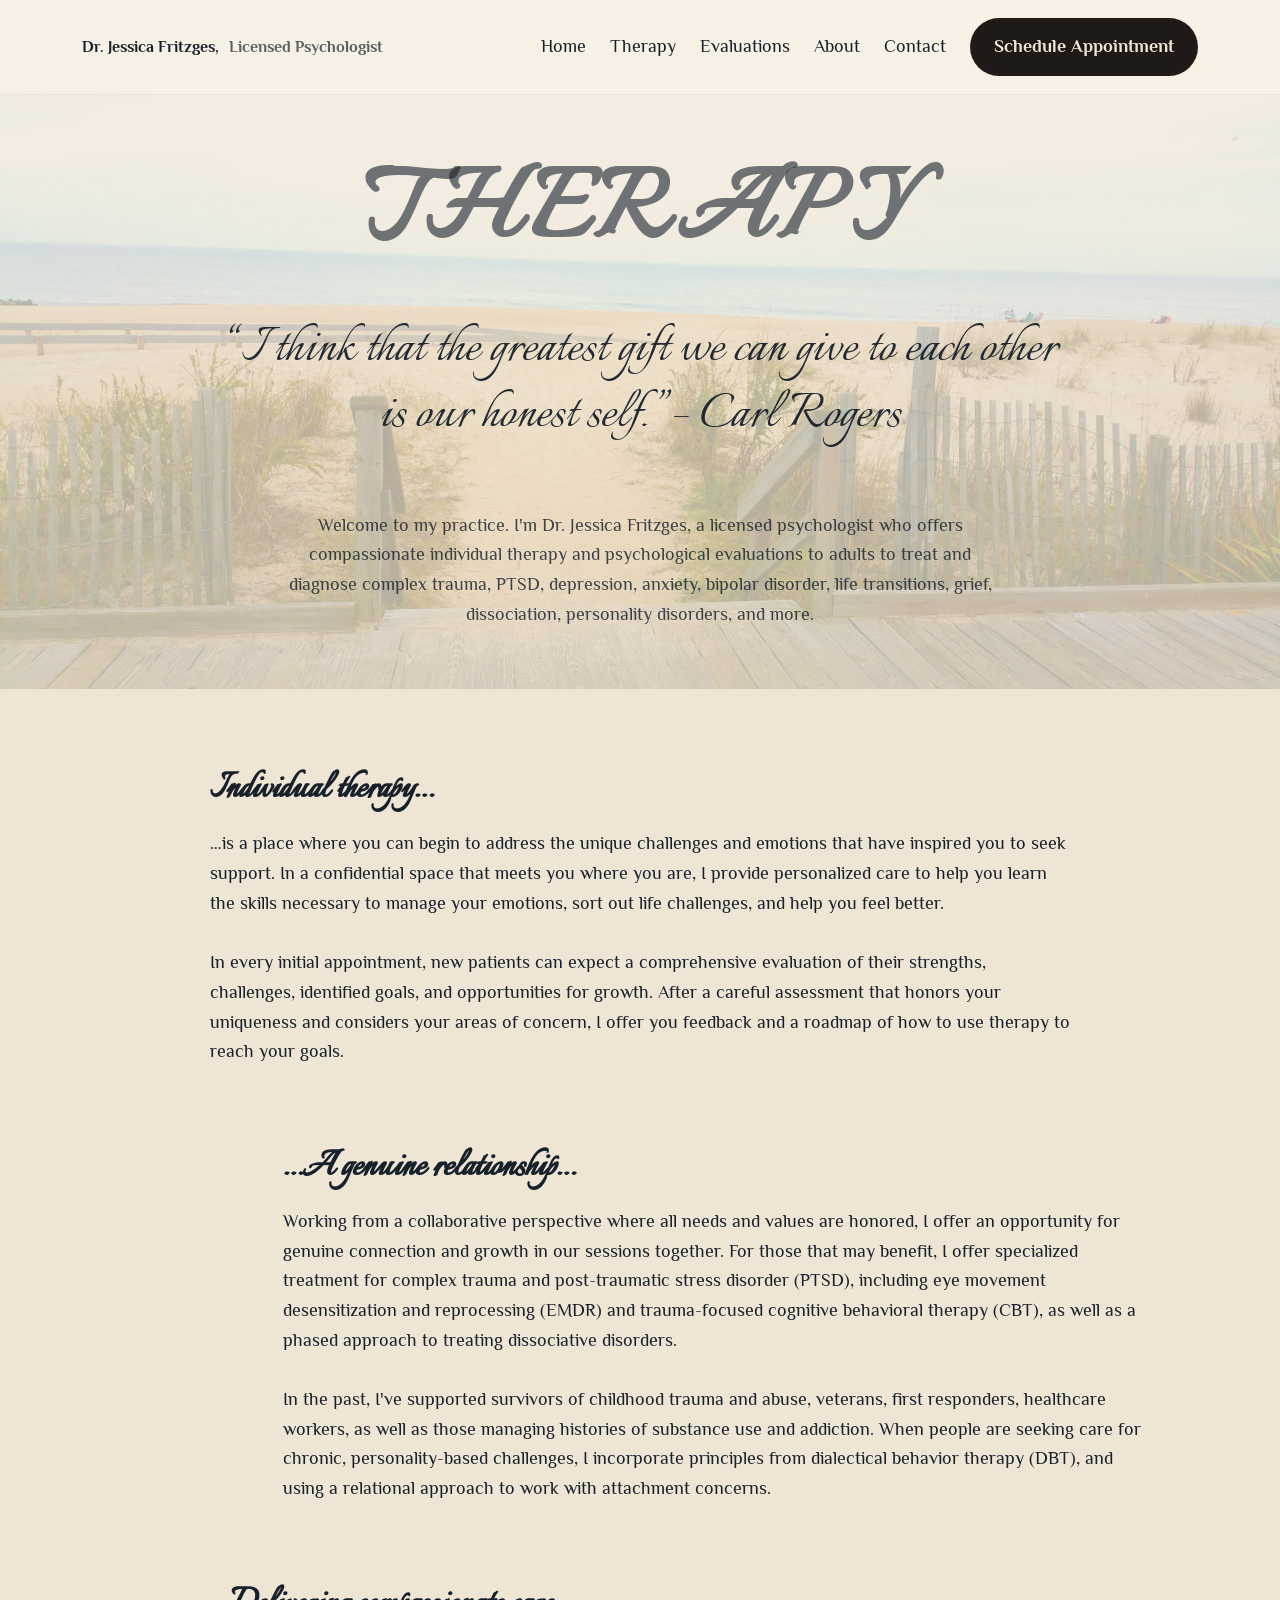
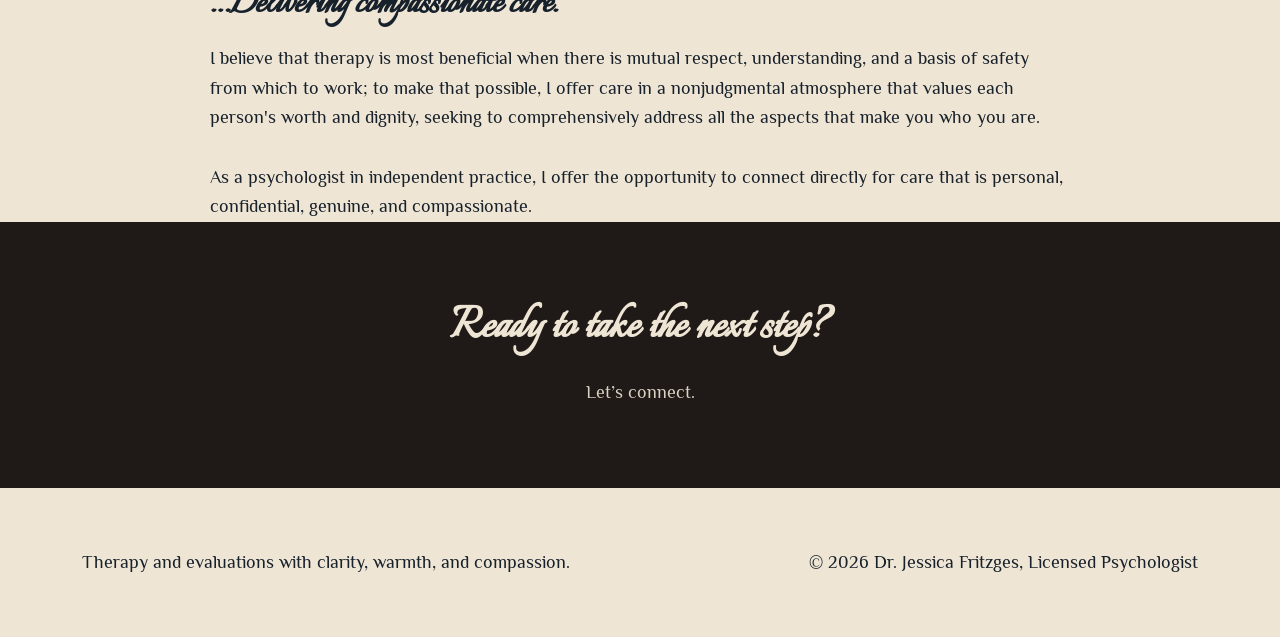
==== therapy.html @ 5392f514 "Update therapy.html therapy page rev 3" ====
<!DOCTYPE html>
<html lang="en">
<head>
    <meta charset="UTF-8">
    <meta name="viewport" content="width=device-width, initial-scale=1.0">
    <title>Therapy | Dr. Jessica Fritzges</title>
    <link rel="stylesheet" href="./style.css">
</head>

<body>

<!-- NAV -->
<nav class="navbar">
    <div class="nav-container">

        <a href="./index.html" class="nav-logo">
            Dr. Jessica Fritzges,
            <span class="title-sub">Licensed Psychologist</span>
        </a>

        <div class="nav-links">
            <a href="./index.html" class="nav-item">Home</a>
            <a href="./therapy.html" class="nav-item">Therapy</a>
            <a href="./evaluations.html" class="nav-item">Evaluations</a>
            <a href="./about.html" class="nav-item">About</a>
            <a href="./contact.html" class="nav-item">Contact</a>

            <a href="https://www.therapyportal.com/p/drfritzges/"
               class="btn-primary"
               target="_blank"
               rel="noopener">
                Schedule Appointment
            </a>
        </div>

    </div>
</nav>

<main>

<!-- HERO -->
<header class="hero-section"
        style="
        background-image:url('./assets/beachsteps1.jpg');
        padding-top:0;
        padding-bottom:0;
        min-height:520px;
        display:flex;
        align-items:center;
        ">

    <div class="container hero-content"
         style="padding-top:60px; padding-bottom:60px; max-width:900px;">

        <!-- THERAPY TITLE -->
        <h1 style="
            font-family: 'Italianno', cursive;
            font-size:120px;
            line-height:1;
            margin-bottom:10px;
        ">
            Therapy
        </h1>

        <!-- CARL ROGERS QUOTE (NOW ~50% VISUAL EMPHASIS) -->
        <p style="
            font-family:'Italianno', cursive;
            font-size:60px;
            line-height:1.1;
            margin-top:10px;
            margin-bottom:40px;
            opacity:0.95;
        ">
            “I think that the greatest gift we can give to each other is our honest self.” – Carl Rogers
        </p>

        <!-- INTRO -->
        <p class="hero-description">
            Welcome to my practice. I'm Dr. Jessica Fritzges, a licensed psychologist who offers compassionate
            individual therapy and psychological evaluations to adults to treat and diagnose complex trauma,
            PTSD, depression, anxiety, bipolar disorder, life transitions, grief, dissociation, personality
            disorders, and more.
        </p>

    </div>

</header>


<!-- BODY SECTION 1 -->
<section class="philosophy-section">

    <div class="container">

        <div style="max-width:860px; margin:0 auto;">

            <h2 class="signature-subheading" style="font-size:42px; margin-bottom:18px;">
                Individual therapy…
            </h2>

            <p>
                …is a place where you can begin to address the unique challenges and emotions that have inspired
                you to seek support. In a confidential space that meets you where you are, I provide personalized care
                to help you learn the skills necessary to manage your emotions, sort out life challenges, and help
                you feel better.

                <br><br>

                In every initial appointment, new patients can expect a comprehensive evaluation of their strengths,
                challenges, identified goals, and opportunities for growth. After a careful assessment that honors
                your uniqueness and considers your areas of concern, I offer you feedback and a roadmap of how to
                use therapy to reach your goals.
            </p>

        </div>

    </div>

</section>


<!-- BODY SECTION 2 -->
<section class="philosophy-section">

    <div class="container">

        <div style="max-width:860px; margin-left:18%;">

            <h2 class="signature-subheading" style="font-size:42px; margin-bottom:18px;">
                …A genuine relationship…
            </h2>

            <p>
                Working from a collaborative perspective where all needs and values are honored, I offer an
                opportunity for genuine connection and growth in our sessions together. For those that may
                benefit, I offer specialized treatment for complex trauma and post-traumatic stress disorder (PTSD),
                including eye movement desensitization and reprocessing (EMDR) and trauma-focused cognitive behavioral
                therapy (CBT), as well as a phased approach to treating dissociative disorders.

                <br><br>

                In the past, I've supported survivors of childhood trauma and abuse, veterans, first responders,
                healthcare workers, as well as those managing histories of substance use and addiction. When people
                are seeking care for chronic, personality-based challenges, I incorporate principles from dialectical
                behavior therapy (DBT), and using a relational approach to work with attachment concerns.
            </p>

        </div>

    </div>

</section>


<!-- BODY SECTION 3 -->
<section class="philosophy-section">

    <div class="container">

        <div style="max-width:860px; margin:0 auto;">

            <h2 class="signature-subheading" style="font-size:42px; margin-bottom:18px;">
                …Delivering compassionate care.
            </h2>

            <p>
                I believe that therapy is most beneficial when there is mutual respect, understanding, and a basis
                of safety from which to work; to make that possible, I offer care in a nonjudgmental atmosphere that
                values each person's worth and dignity, seeking to comprehensively address all the aspects that make
                you who you are.

                <br><br>

                As a psychologist in independent practice, I offer the opportunity to connect directly for care that
                is personal, confidential, genuine, and compassionate.
            </p>

        </div>

    </div>

</section>


<!-- CTA (RESTORED CHARCOAL BOX) -->
<section class="cta-section">

    <div class="container cta-content">

        <h2 class="signature-subheading">
            Ready to take the next step?
        </h2>

        <p style="opacity:0.9;">
            Let’s connect.
        </p>

    </div>

</section>

</main>


<!-- FOOTER -->
<footer class="footer">

    <div class="container footer-content">

        <p class="footer-tagline">
            Therapy and evaluations with clarity, warmth, and compassion.
        </p>

        <p class="footer-copyright">
            © 2026 Dr. Jessica Fritzges, Licensed Psychologist
        </p>

    </div>

</footer>

</body>
</html>
---- style.css ----
@import url('https://fonts.googleapis.com/css2?family=Philosopher:wght@400;700&family=Italianno&display=swap');

* {
    box-sizing: border-box;
    margin: 0;
    padding: 0;
}

:root {
    --charcoal: #1F1A17;
    --paper: #EFE5D4;

    --therapy: #f8f1e7;
    --evaluation: #eddac9;
    --approach: #e3d7d5;

    --section-pad: clamp(90px, 10vw, 170px);
}

body {
    font-family: "Philosopher", sans-serif;
    background: var(--paper);
    color: #17212B;
    font-size: 18px;
    line-height: 1.65;
    -webkit-font-smoothing: antialiased;
}

a {
    text-decoration: none;
    color: inherit;
}

/* =========================
   GLOBAL CONTAINER
========================= */

.container {
    width: 100%;
    max-width: 1180px;
    margin: 0 auto;
    padding-left: 32px;
    padding-right: 32px;
}

/* =========================
   NAVIGATION
========================= */

.navbar {
    position: sticky;
    top: 0;
    z-index: 1000;
    background: #F7F0E5;
    border-bottom: 1px solid rgba(0,0,0,.05);
}

.nav-container {
    max-width: 1180px;
    margin: 0 auto;
    padding: 18px 32px;

    display: flex;
    justify-content: space-between;
    align-items: center;
}

.nav-logo {
    display: flex;
    gap: 10px;
    align-items: center;
    font-size: 16px;
    font-weight: 700;
}

.title-sub {
    opacity: .7;
}

.nav-links {
    display: flex;
    align-items: center;
    gap: 24px;
}

.nav-item:hover {
    opacity: .7;
}

/* =========================
   HERO
========================= */

.hero-section {
    position: relative;
    background-image: url('./assets/beach.jpg');
    background-size: cover;
    background-position: center;
    padding-top: var(--section-pad);
    padding-bottom: 140px;
}

.hero-section::before {
    content: "";
    position: absolute;
    inset: 0;
    background: rgba(239,229,212,.72);
}

.hero-content {
    position: relative;
    z-index: 2;

    max-width: 900px;

    text-align: center;

    display: flex;
    flex-direction: column;
    gap: 22px;
}

.hero-content h1 {
    font-size: 14px;
    letter-spacing: .08em;
    text-transform: uppercase;
    color: rgba(23,33,43,.6);
}

.signature-subheading {
    font-family: "Italianno", cursive;
    font-size: 52px;
    line-height: 1;
}

.hero-description {
    max-width: 720px;
    margin: 0 auto;
    color: rgba(23,33,43,.82);
}

.hero-actions {
    display: flex;
    justify-content: center;
    align-items: center;
    gap: 16px;
}

.hero-subtitle {
    margin-bottom: 8px;
}

/* =========================
   BUTTONS
========================= */

.nav-btn,
.btn-primary,
.btn-primary-dark {
    background: var(--charcoal);
    color: var(--paper);
    font-weight: 700;

    padding: 14px 24px;
    border-radius: 999px;

    display: inline-block;
    text-align: center;
}

.btn-secondary {
    background: var(--evaluation);
    color: var(--charcoal);

    font-weight: 700;
    padding: 14px 24px;

    border-radius: 999px;
    border: 1px solid rgba(0,0,0,.08);
}

.nav-btn,
.btn-primary {
    min-width: 220px;
}

/* =========================
   PHILOSOPHY
========================= */

.philosophy-section {
    padding-top: 80px;
}

.philosophy-text {
    max-width: 860px;

    margin: 0 auto;

    padding: 52px 64px;

    border-radius: 48px;

    text-align: center;

    background: linear-gradient(
        135deg,
        var(--evaluation),
        var(--approach)
    );
}

/* =========================
   SERVICES
========================= */

.services-section {
    padding: 60px 0 var(--section-pad);
}

.section-intro {
    text-align: center;
    max-width: 760px;
    margin: 0 auto 60px auto;
}

.section-tag {
    display: block;
    margin-bottom: 12px;

    font-family: "Italianno", cursive;
    font-size: 48px;
}

.services-grid {
    display: grid;

    grid-template-columns: repeat(3, 1fr);

    gap: 32px;

    max-width: 1050px;
    margin: 0 auto;
}

.service-card {
    padding: 42px 36px;
    border-radius: 36px;

    display: flex;
    flex-direction: column;
    gap: 16px;
}

.therapy-card {
    background: var(--therapy);
}

.evaluation-card {
    background: var(--evaluation);
}

.approach-card {
    background: var(--approach);
}

.card-label {
    font-size: 13px;
    letter-spacing: .08em;
    text-transform: uppercase;
    opacity: .65;
}

.card-link {
    font-weight: 700;
    margin-top: auto;
}

/* =========================
   CTA
========================= */

.cta-section {
    background: var(--charcoal);
    color: var(--paper);

    text-align: center;

    padding: 80px 0;
}

.cta-content {
    display: flex;
    flex-direction: column;
    gap: 24px;

    align-items: center;
}

.cta-section p {
    max-width: 720px;
    opacity: .85;
}

/* =========================
   FOOTER
========================= */

.footer {
    padding: 60px 0;
}

.footer-content {
    display: flex;
    justify-content: space-between;
    align-items: center;
}

/* =========================
   MOBILE
========================= */

@media (max-width: 900px) {

    .services-grid {
        grid-template-columns: 1fr;
        max-width: 700px;
    }

    .hero-actions {
        flex-direction: column;
    }
}

@media (max-width: 768px) {

    .nav-container {
        flex-direction: column;
        gap: 14px;
    }

    .nav-links {
        flex-wrap: wrap;
        justify-content: center;
        gap: 12px;
    }

    .hero-content {
        padding: 0 8px;
    }

    .nav-btn,
    .btn-primary,
    .btn-secondary {
        width: 100%;
        max-width: 320px;
    }

    .philosophy-text {
        padding: 32px 20px;
        border-radius: 32px;
    }

    .footer-content {
        flex-direction: column;
        gap: 14px;
        text-align: center;
    }

    .container {
        padding-left: 20px;
        padding-right: 20px;
    }
}
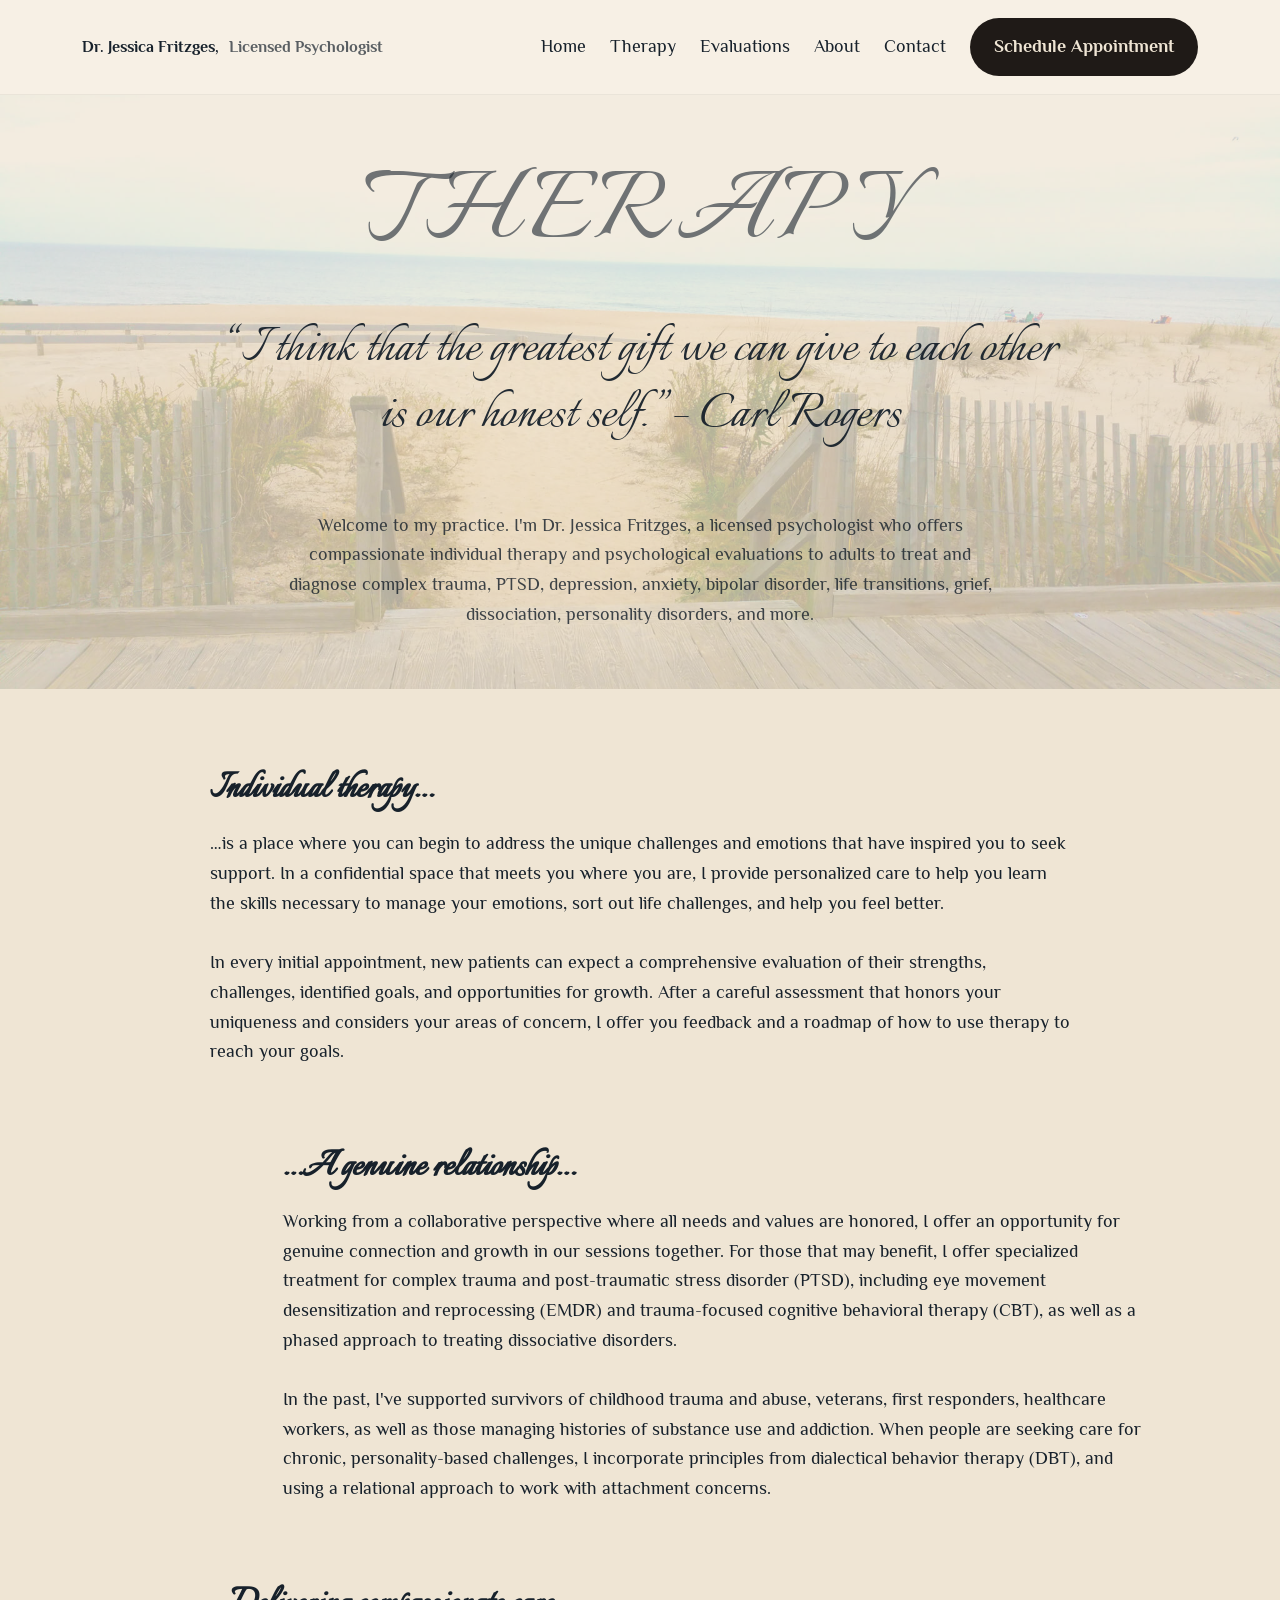
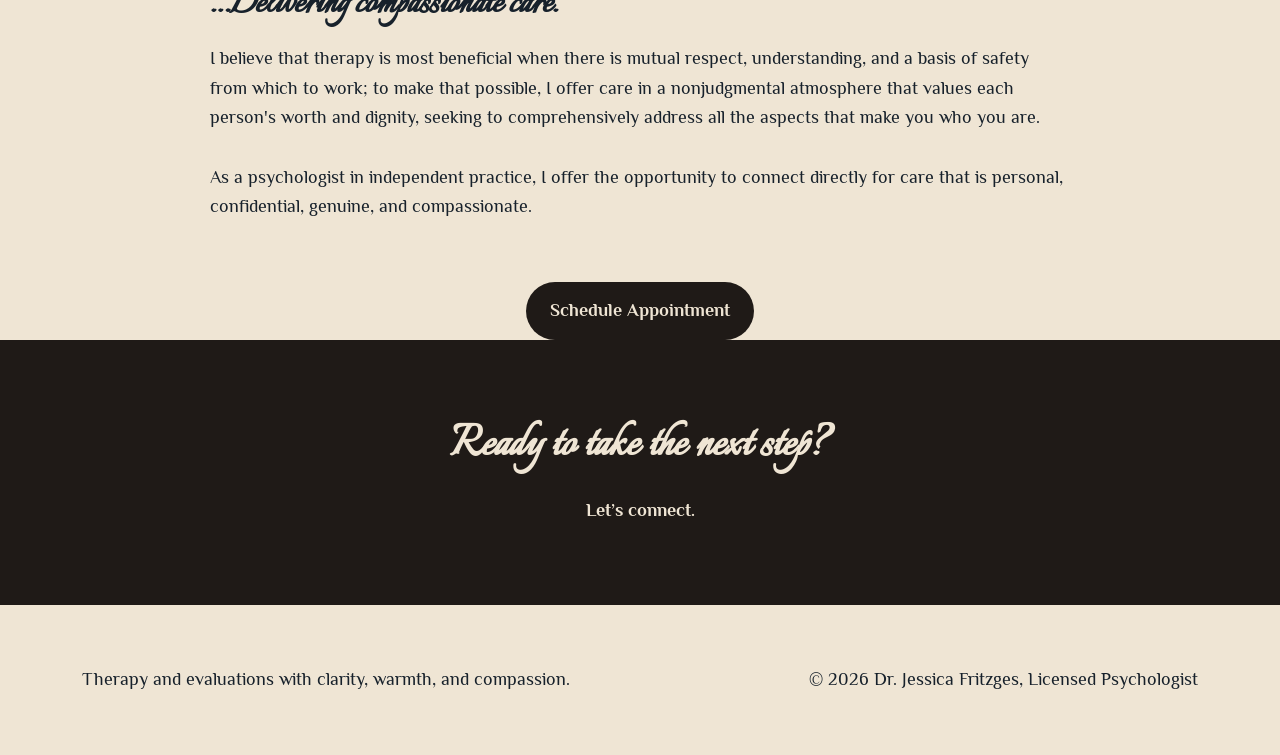
==== commit e5d7c8c1: "Update therapy.html therapy rev4" ====
--- a/therapy.html
+++ b/therapy.html
@@ -4,6 +4,10 @@
     <meta charset="UTF-8">
     <meta name="viewport" content="width=device-width, initial-scale=1.0">
     <title>Therapy | Dr. Jessica Fritzges</title>
+
+    <!-- FORCE LOAD ITALIANNNO -->
+    <link href="https://fonts.googleapis.com/css2?family=Italianno&family=Philosopher:wght@400;700&display=swap" rel="stylesheet">
+
     <link rel="stylesheet" href="./style.css">
 </head>
 
@@ -52,17 +56,18 @@
     <div class="container hero-content"
          style="padding-top:60px; padding-bottom:60px; max-width:900px;">
 
-        <!-- THERAPY TITLE -->
+        <!-- THERAPY TITLE (FIXED ITALIANNNO FORCE) -->
         <h1 style="
-            font-family: 'Italianno', cursive;
+            font-family:'Italianno', cursive;
             font-size:120px;
             line-height:1;
             margin-bottom:10px;
+            font-weight:400;
         ">
             Therapy
         </h1>
 
-        <!-- CARL ROGERS QUOTE (NOW ~50% VISUAL EMPHASIS) -->
+        <!-- QUOTE (50% VISUAL HIERARCHY) -->
         <p style="
             font-family:'Italianno', cursive;
             font-size:60px;
@@ -74,7 +79,6 @@
             “I think that the greatest gift we can give to each other is our honest self.” – Carl Rogers
         </p>
 
-        <!-- INTRO -->
         <p class="hero-description">
             Welcome to my practice. I'm Dr. Jessica Fritzges, a licensed psychologist who offers compassionate
             individual therapy and psychological evaluations to adults to treat and diagnose complex trauma,
@@ -87,7 +91,7 @@
 </header>
 
 
-<!-- BODY SECTION 1 -->
+<!-- BODY 1 -->
 <section class="philosophy-section">
 
     <div class="container">
@@ -119,7 +123,7 @@
 </section>
 
 
-<!-- BODY SECTION 2 -->
+<!-- BODY 2 -->
 <section class="philosophy-section">
 
     <div class="container">
@@ -152,7 +156,7 @@
 </section>
 
 
-<!-- BODY SECTION 3 -->
+<!-- BODY 3 -->
 <section class="philosophy-section">
 
     <div class="container">
@@ -175,14 +179,27 @@
                 is personal, confidential, genuine, and compassionate.
             </p>
 
-        </div>
-
-    </div>
-
-</section>
-
-
-<!-- CTA (RESTORED CHARCOAL BOX) -->
+            <!-- CONSISTENT SPACING BLOCK -->
+            <div style="height:60px;"></div>
+
+            <!-- CENTERED BUTTON -->
+            <div style="text-align:center;">
+                <a href="https://www.therapyportal.com/p/drfritzges/"
+                   class="btn-primary"
+                   target="_blank"
+                   rel="noopener">
+                    Schedule Appointment
+                </a>
+            </div>
+
+        </div>
+
+    </div>
+
+</section>
+
+
+<!-- CTA (RESTORED CHARCOAL SECTION) -->
 <section class="cta-section">
 
     <div class="container cta-content">
@@ -191,9 +208,14 @@
             Ready to take the next step?
         </h2>
 
-        <p style="opacity:0.9;">
+        <a href="https://www.therapyportal.com/p/drfritzges/"
+           style="
+             color:#EFE5D4;
+             text-decoration:none;
+             font-weight:700;
+           ">
             Let’s connect.
-        </p>
+        </a>
 
     </div>
 
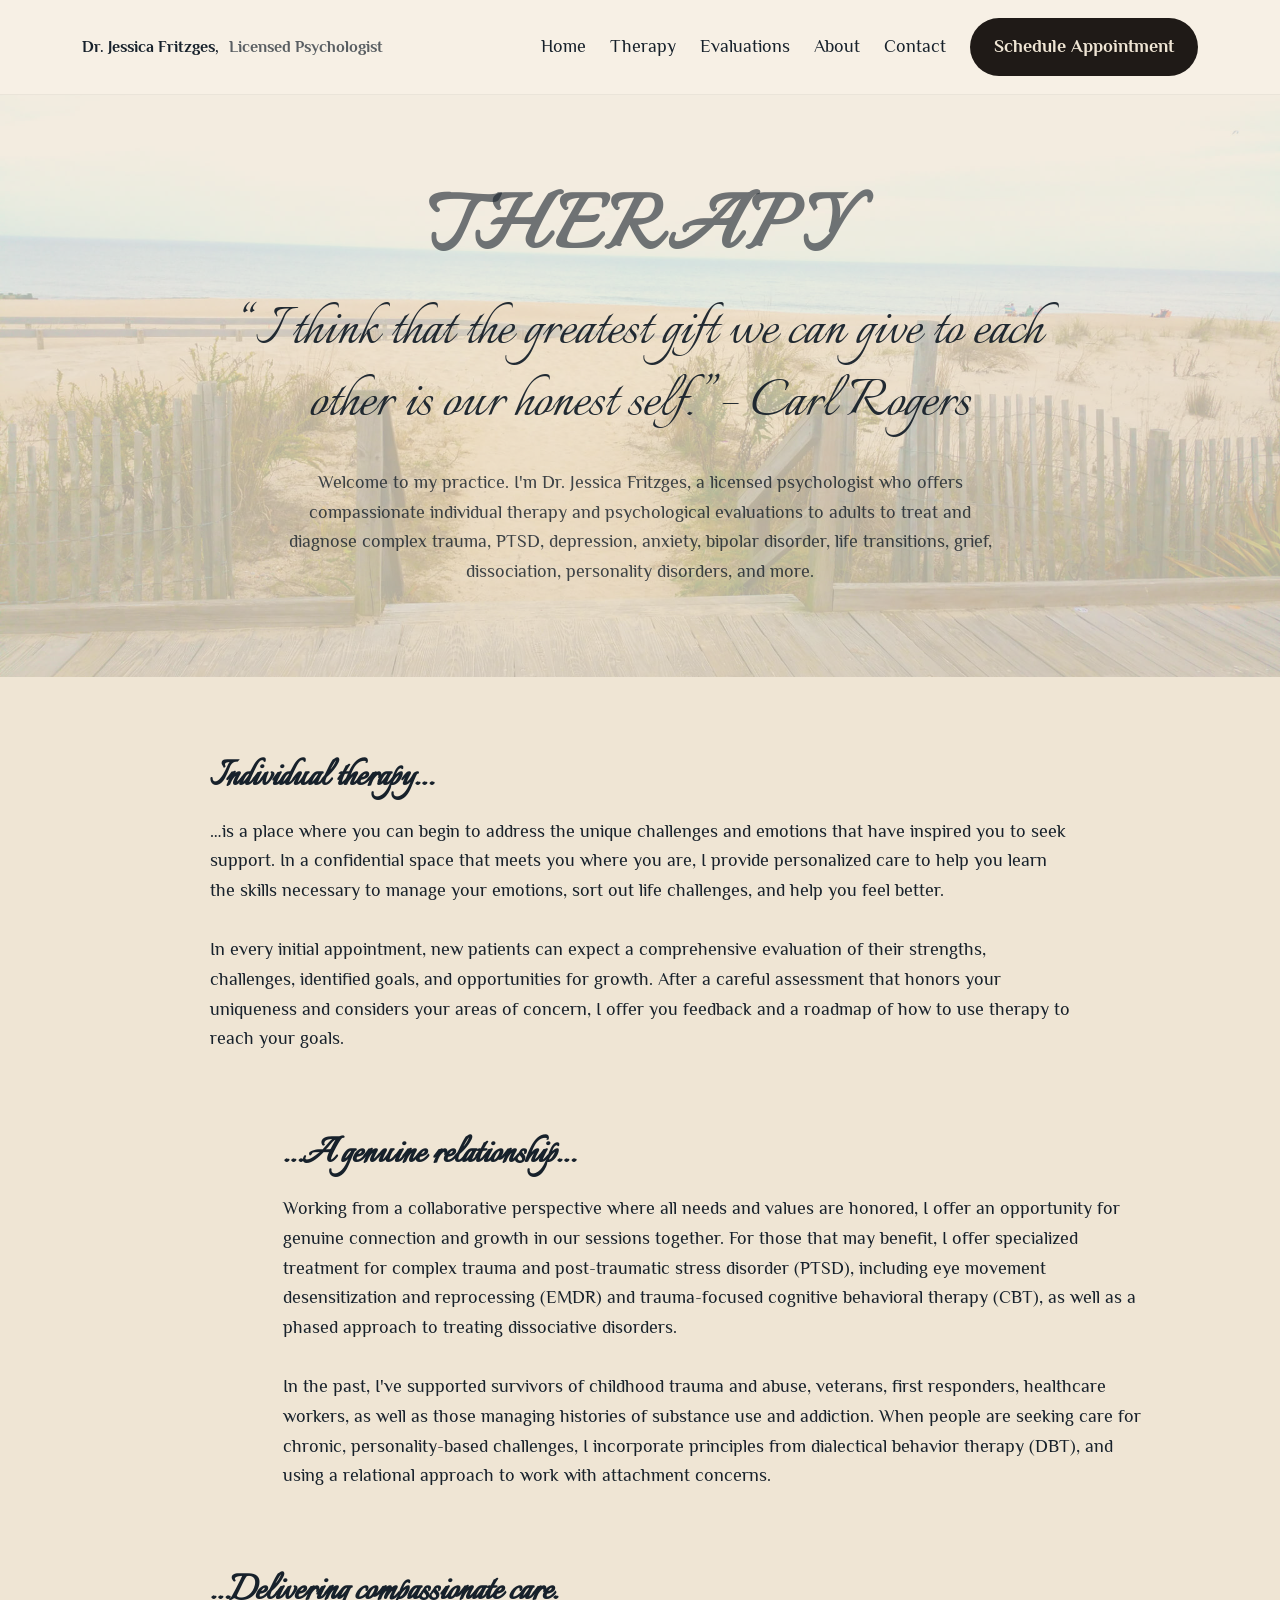
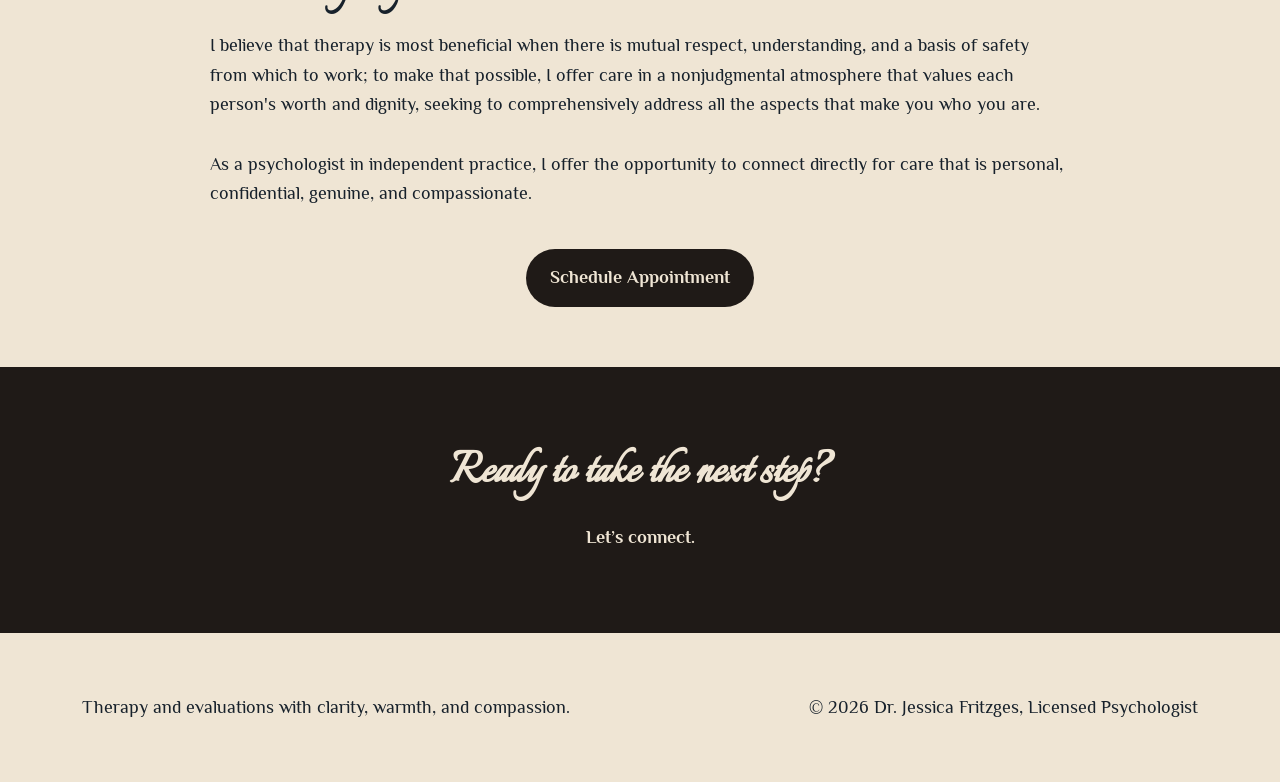
==== commit 80a3dba6: "Update therapy.html therapy rev 5" ====
--- a/therapy.html
+++ b/therapy.html
@@ -5,7 +5,7 @@
     <meta name="viewport" content="width=device-width, initial-scale=1.0">
     <title>Therapy | Dr. Jessica Fritzges</title>
 
-    <!-- FORCE LOAD ITALIANNNO -->
+    <!-- FORCE ITALIANNNO -->
     <link href="https://fonts.googleapis.com/css2?family=Italianno&family=Philosopher:wght@400;700&display=swap" rel="stylesheet">
 
     <link rel="stylesheet" href="./style.css">
@@ -42,44 +42,54 @@
 
 <main>
 
-<!-- HERO -->
+<!-- HERO (PROPER CENTERED LAYOUT) -->
 <header class="hero-section"
         style="
         background-image:url('./assets/beachsteps1.jpg');
-        padding-top:0;
-        padding-bottom:0;
         min-height:520px;
         display:flex;
         align-items:center;
+        justify-content:center;
+        padding-top:0;
+        padding-bottom:0;
         ">
 
     <div class="container hero-content"
-         style="padding-top:60px; padding-bottom:60px; max-width:900px;">
-
-        <!-- THERAPY TITLE (FIXED ITALIANNNO FORCE) -->
+         style="
+         max-width:900px;
+         text-align:center;
+         padding-top:90px;
+         padding-bottom:90px;
+         display:flex;
+         flex-direction:column;
+         align-items:center;
+         gap:18px;
+         ">
+
+        <!-- TITLE (MATCHES HOMEPAGE SCALE BETTER) -->
         <h1 style="
             font-family:'Italianno', cursive;
-            font-size:120px;
+            font-size:92px;
             line-height:1;
-            margin-bottom:10px;
-            font-weight:400;
+            margin:0;
         ">
             Therapy
         </h1>
 
-        <!-- QUOTE (50% VISUAL HIERARCHY) -->
+        <!-- QUOTE (≈75% OF TITLE VISUAL WEIGHT) -->
         <p style="
             font-family:'Italianno', cursive;
-            font-size:60px;
+            font-size:66px;
             line-height:1.1;
-            margin-top:10px;
-            margin-bottom:40px;
+            margin:0;
             opacity:0.95;
+            max-width:850px;
         ">
             “I think that the greatest gift we can give to each other is our honest self.” – Carl Rogers
         </p>
 
-        <p class="hero-description">
+        <!-- BODY TEXT -->
+        <p class="hero-description" style="margin-top:10px;">
             Welcome to my practice. I'm Dr. Jessica Fritzges, a licensed psychologist who offers compassionate
             individual therapy and psychological evaluations to adults to treat and diagnose complex trauma,
             PTSD, depression, anxiety, bipolar disorder, life transitions, grief, dissociation, personality
@@ -91,7 +101,7 @@
 </header>
 
 
-<!-- BODY 1 -->
+<!-- SECTION 1 -->
 <section class="philosophy-section">
 
     <div class="container">
@@ -123,7 +133,7 @@
 </section>
 
 
-<!-- BODY 2 -->
+<!-- SECTION 2 -->
 <section class="philosophy-section">
 
     <div class="container">
@@ -156,7 +166,7 @@
 </section>
 
 
-<!-- BODY 3 -->
+<!-- SECTION 3 -->
 <section class="philosophy-section">
 
     <div class="container">
@@ -179,10 +189,9 @@
                 is personal, confidential, genuine, and compassionate.
             </p>
 
-            <!-- CONSISTENT SPACING BLOCK -->
-            <div style="height:60px;"></div>
-
-            <!-- CENTERED BUTTON -->
+            <!-- CTA BUTTON -->
+            <div style="height:40px;"></div>
+
             <div style="text-align:center;">
                 <a href="https://www.therapyportal.com/p/drfritzges/"
                    class="btn-primary"
@@ -199,7 +208,9 @@
 </section>
 
 
-<!-- CTA (RESTORED CHARCOAL SECTION) -->
+<!-- CTA (CHARCOAL SECTION WITH EXTRA BEIGE BUFFER SPACE ABOVE) -->
+<div style="height:60px; background:#EFE5D4;"></div>
+
 <section class="cta-section">
 
     <div class="container cta-content">
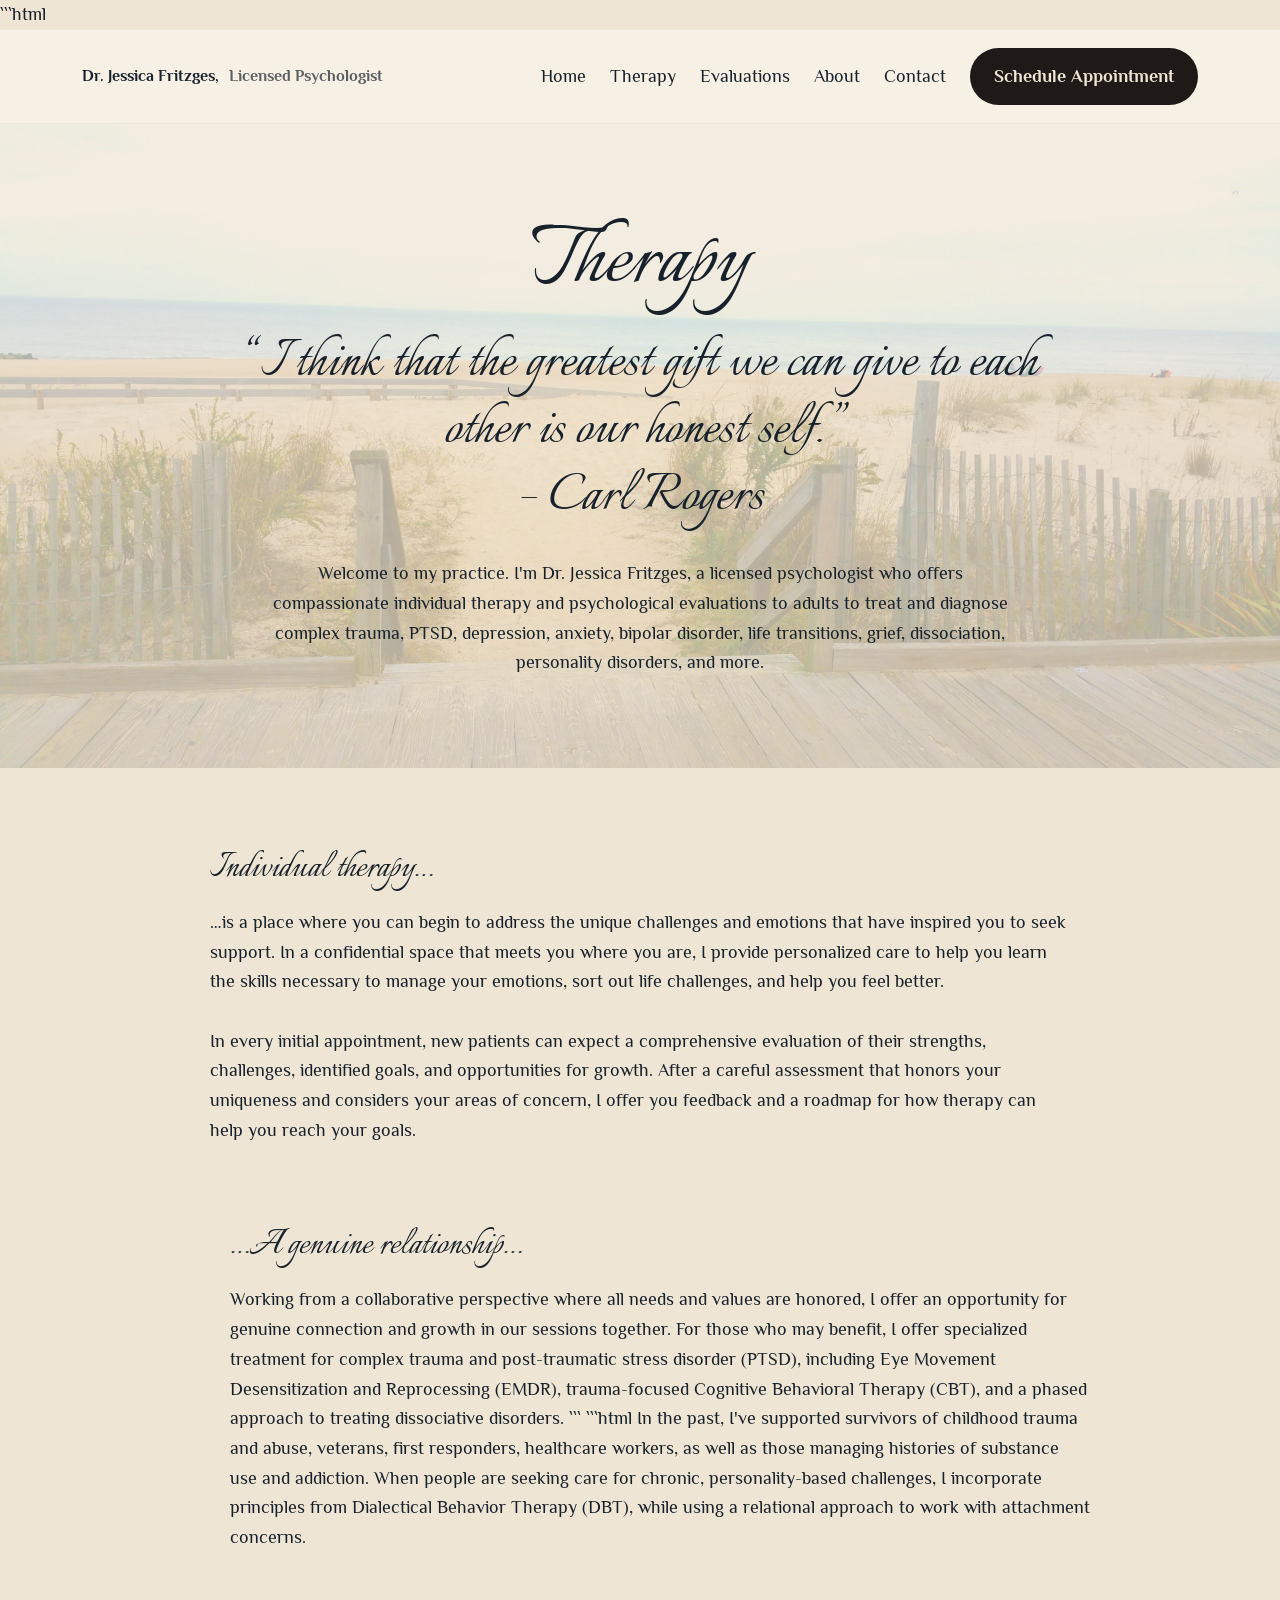
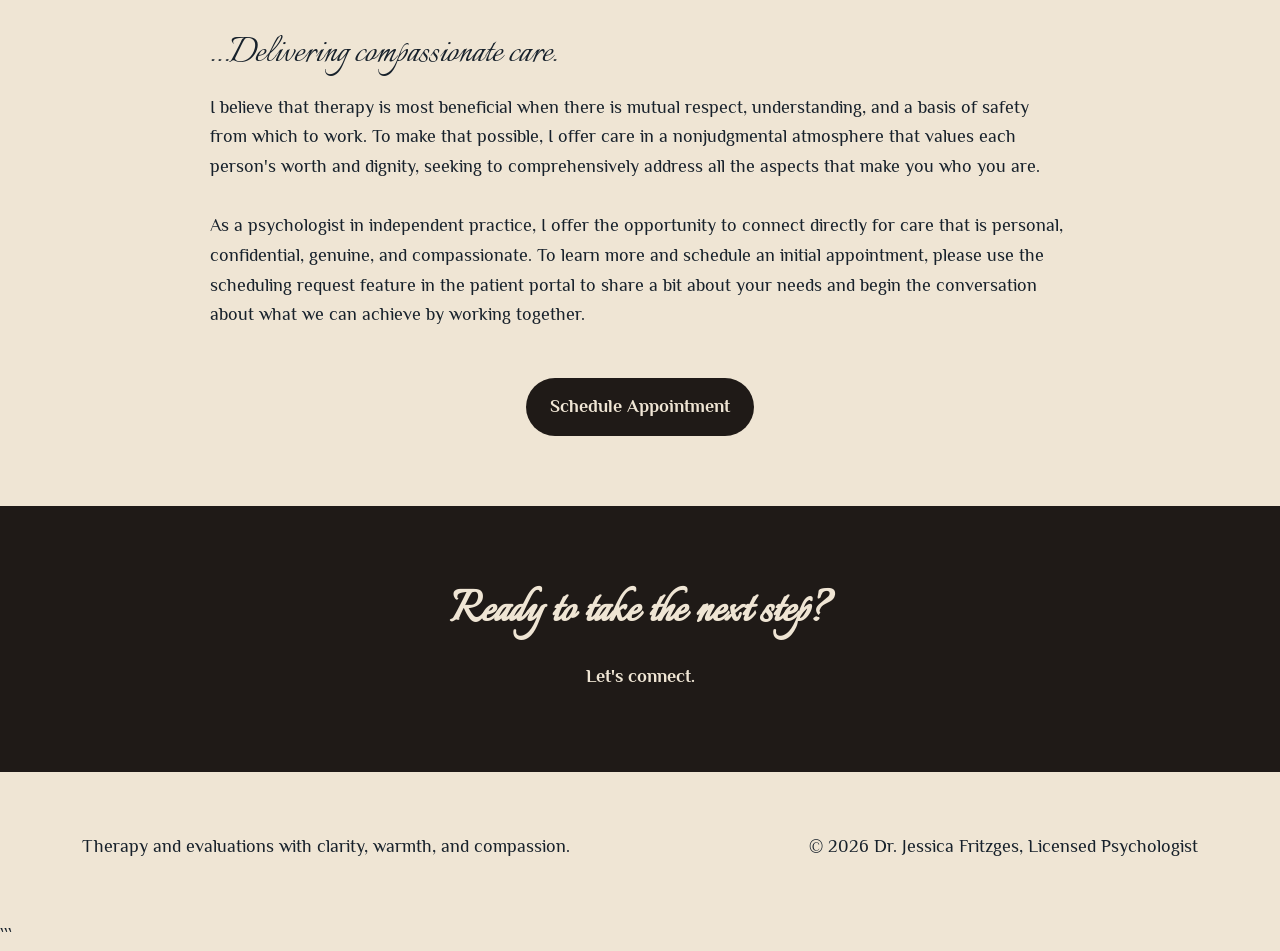
==== commit e0013232: "Update therapy.html restyling page to match css" ====
--- a/therapy.html
+++ b/therapy.html
@@ -1,3 +1,4 @@
+        ```html
 <!DOCTYPE html>
 <html lang="en">
 <head>
@@ -5,16 +6,17 @@
     <meta name="viewport" content="width=device-width, initial-scale=1.0">
     <title>Therapy | Dr. Jessica Fritzges</title>
 
-    <!-- FORCE ITALIANNNO -->
-    <link href="https://fonts.googleapis.com/css2?family=Italianno&family=Philosopher:wght@400;700&display=swap" rel="stylesheet">
-
     <link rel="stylesheet" href="./style.css">
 </head>
 
 <body>
 
-<!-- NAV -->
+<!-- =========================
+     Navigation
+========================= -->
+
 <nav class="navbar">
+
     <div class="nav-container">
 
         <a href="./index.html" class="nav-logo">
@@ -23,77 +25,78 @@
         </a>
 
         <div class="nav-links">
-            <a href="./index.html" class="nav-item">Home</a>
-            <a href="./therapy.html" class="nav-item">Therapy</a>
-            <a href="./evaluations.html" class="nav-item">Evaluations</a>
-            <a href="./about.html" class="nav-item">About</a>
-            <a href="./contact.html" class="nav-item">Contact</a>
+
+            <a href="./index.html" class="nav-item">
+                Home
+            </a>
+
+            <a href="./therapy.html" class="nav-item active">
+                Therapy
+            </a>
+
+            <a href="./evaluations.html" class="nav-item">
+                Evaluations
+            </a>
+
+            <a href="./about.html" class="nav-item">
+                About
+            </a>
+
+            <a href="./contact.html" class="nav-item">
+                Contact
+            </a>
 
             <a href="https://www.therapyportal.com/p/drfritzges/"
                class="btn-primary"
                target="_blank"
                rel="noopener">
+
                 Schedule Appointment
-            </a>
+
+            </a>
+
         </div>
 
     </div>
+
 </nav>
 
+
 <main>
 
-<!-- HERO (PROPER CENTERED LAYOUT) -->
-<header class="hero-section"
-        style="
-        background-image:url('./assets/beachsteps1.jpg');
-        min-height:520px;
-        display:flex;
-        align-items:center;
-        justify-content:center;
-        padding-top:0;
-        padding-bottom:0;
-        ">
-
-    <div class="container hero-content"
-         style="
-         max-width:900px;
-         text-align:center;
-         padding-top:90px;
-         padding-bottom:90px;
-         display:flex;
-         flex-direction:column;
-         align-items:center;
-         gap:18px;
-         ">
-
-        <!-- TITLE (MATCHES HOMEPAGE SCALE BETTER) -->
-        <h1 style="
-            font-family:'Italianno', cursive;
-            font-size:92px;
-            line-height:1;
-            margin:0;
-        ">
+<!-- =========================
+     HERO
+========================= -->
+
+<header
+    class="page-hero"
+    style="background-image:url('./assets/beachsteps1.jpg');">
+
+    <div class="page-hero-content">
+
+        <h1 class="page-title">
             Therapy
         </h1>
 
-        <!-- QUOTE (≈75% OF TITLE VISUAL WEIGHT) -->
-        <p style="
-            font-family:'Italianno', cursive;
-            font-size:66px;
-            line-height:1.1;
-            margin:0;
-            opacity:0.95;
-            max-width:850px;
-        ">
-            “I think that the greatest gift we can give to each other is our honest self.” – Carl Rogers
-        </p>
-
-        <!-- BODY TEXT -->
-        <p class="hero-description" style="margin-top:10px;">
-            Welcome to my practice. I'm Dr. Jessica Fritzges, a licensed psychologist who offers compassionate
-            individual therapy and psychological evaluations to adults to treat and diagnose complex trauma,
-            PTSD, depression, anxiety, bipolar disorder, life transitions, grief, dissociation, personality
-            disorders, and more.
+        <p class="page-quote">
+            “I think that the greatest gift we can give to each other
+            is our honest self.”
+            <br>
+            – Carl Rogers
+        </p>
+
+        <p class="page-intro">
+
+            Welcome to my practice.
+
+            I'm Dr. Jessica Fritzges,
+            a licensed psychologist who offers compassionate
+            individual therapy and psychological evaluations
+            to adults to treat and diagnose complex trauma,
+            PTSD, depression, anxiety, bipolar disorder,
+            life transitions, grief, dissociation,
+            personality disorders, and more.
+
         </p>
 
     </div>
@@ -101,30 +104,133 @@
 </header>
 
 
-<!-- SECTION 1 -->
-<section class="philosophy-section">
-
-    <div class="container">
-
-        <div style="max-width:860px; margin:0 auto;">
-
-            <h2 class="signature-subheading" style="font-size:42px; margin-bottom:18px;">
-                Individual therapy…
-            </h2>
-
-            <p>
-                …is a place where you can begin to address the unique challenges and emotions that have inspired
-                you to seek support. In a confidential space that meets you where you are, I provide personalized care
-                to help you learn the skills necessary to manage your emotions, sort out life challenges, and help
-                you feel better.
-
-                <br><br>
-
-                In every initial appointment, new patients can expect a comprehensive evaluation of their strengths,
-                challenges, identified goals, and opportunities for growth. After a careful assessment that honors
-                your uniqueness and considers your areas of concern, I offer you feedback and a roadmap of how to
-                use therapy to reach your goals.
-            </p>
+<!-- =========================
+     CONTENT
+========================= -->
+
+<section class="page-content">
+
+    <div class="page-section">
+
+        <h2 class="page-subheading">
+            Individual therapy…
+        </h2>
+
+        <p>
+
+            …is a place where you can begin to address the unique
+            challenges and emotions that have inspired you to seek
+            support.
+
+            In a confidential space that meets you where you are,
+            I provide personalized care to help you learn the skills
+            necessary to manage your emotions, sort out life
+            challenges, and help you feel better.
+
+            <br><br>
+
+            In every initial appointment,
+            new patients can expect a comprehensive evaluation
+            of their strengths,
+            challenges,
+            identified goals,
+            and opportunities for growth.
+
+            After a careful assessment that honors your uniqueness
+            and considers your areas of concern,
+            I offer you feedback
+            and a roadmap for how therapy can help you reach your goals.
+
+        </p>
+
+    </div>
+
+
+    <div class="page-section-right">
+
+        <h2 class="page-subheading">
+            …A genuine relationship…
+        </h2>
+
+        <p>
+
+            Working from a collaborative perspective where all
+            needs and values are honored,
+            I offer an opportunity for genuine connection
+            and growth in our sessions together.
+
+            For those who may benefit,
+            I offer specialized treatment for complex trauma
+            and post-traumatic stress disorder (PTSD),
+            including Eye Movement Desensitization and
+            Reprocessing (EMDR),
+            trauma-focused Cognitive Behavioral Therapy (CBT),
+            and a phased approach to treating dissociative disorders.
+```
+            ```html
+            In the past, I've supported survivors of childhood trauma
+            and abuse, veterans, first responders,
+            healthcare workers,
+            as well as those managing histories of substance use
+            and addiction.
+
+            When people are seeking care for chronic,
+            personality-based challenges,
+            I incorporate principles from Dialectical Behavior
+            Therapy (DBT),
+            while using a relational approach
+            to work with attachment concerns.
+
+        </p>
+
+    </div>
+
+
+    <div class="page-section">
+
+        <h2 class="page-subheading">
+            …Delivering compassionate care.
+        </h2>
+
+        <p>
+
+            I believe that therapy is most beneficial when there is
+            mutual respect, understanding,
+            and a basis of safety from which to work.
+
+            To make that possible,
+            I offer care in a nonjudgmental atmosphere
+            that values each person's worth and dignity,
+            seeking to comprehensively address
+            all the aspects that make you who you are.
+
+            <br><br>
+
+            As a psychologist in independent practice,
+            I offer the opportunity to connect directly
+            for care that is personal,
+            confidential,
+            genuine,
+            and compassionate.
+
+            To learn more and schedule an initial appointment,
+            please use the scheduling request feature
+            in the patient portal to share a bit about your needs
+            and begin the conversation about what we can achieve
+            by working together.
+
+        </p>
+
+        <div class="page-button">
+
+            <a href="https://www.therapyportal.com/p/drfritzges/"
+               class="btn-primary"
+               target="_blank"
+               rel="noopener">
+
+                Schedule Appointment
+
+            </a>
 
         </div>
 
@@ -133,83 +239,12 @@
 </section>
 
 
-<!-- SECTION 2 -->
-<section class="philosophy-section">
-
-    <div class="container">
-
-        <div style="max-width:860px; margin-left:18%;">
-
-            <h2 class="signature-subheading" style="font-size:42px; margin-bottom:18px;">
-                …A genuine relationship…
-            </h2>
-
-            <p>
-                Working from a collaborative perspective where all needs and values are honored, I offer an
-                opportunity for genuine connection and growth in our sessions together. For those that may
-                benefit, I offer specialized treatment for complex trauma and post-traumatic stress disorder (PTSD),
-                including eye movement desensitization and reprocessing (EMDR) and trauma-focused cognitive behavioral
-                therapy (CBT), as well as a phased approach to treating dissociative disorders.
-
-                <br><br>
-
-                In the past, I've supported survivors of childhood trauma and abuse, veterans, first responders,
-                healthcare workers, as well as those managing histories of substance use and addiction. When people
-                are seeking care for chronic, personality-based challenges, I incorporate principles from dialectical
-                behavior therapy (DBT), and using a relational approach to work with attachment concerns.
-            </p>
-
-        </div>
-
-    </div>
-
-</section>
-
-
-<!-- SECTION 3 -->
-<section class="philosophy-section">
-
-    <div class="container">
-
-        <div style="max-width:860px; margin:0 auto;">
-
-            <h2 class="signature-subheading" style="font-size:42px; margin-bottom:18px;">
-                …Delivering compassionate care.
-            </h2>
-
-            <p>
-                I believe that therapy is most beneficial when there is mutual respect, understanding, and a basis
-                of safety from which to work; to make that possible, I offer care in a nonjudgmental atmosphere that
-                values each person's worth and dignity, seeking to comprehensively address all the aspects that make
-                you who you are.
-
-                <br><br>
-
-                As a psychologist in independent practice, I offer the opportunity to connect directly for care that
-                is personal, confidential, genuine, and compassionate.
-            </p>
-
-            <!-- CTA BUTTON -->
-            <div style="height:40px;"></div>
-
-            <div style="text-align:center;">
-                <a href="https://www.therapyportal.com/p/drfritzges/"
-                   class="btn-primary"
-                   target="_blank"
-                   rel="noopener">
-                    Schedule Appointment
-                </a>
-            </div>
-
-        </div>
-
-    </div>
-
-</section>
-
-
-<!-- CTA (CHARCOAL SECTION WITH EXTRA BEIGE BUFFER SPACE ABOVE) -->
-<div style="height:60px; background:#EFE5D4;"></div>
+<div class="page-buffer"></div>
+
+
+<!-- =========================
+     CALL TO ACTION
+========================= -->
 
 <section class="cta-section">
 
@@ -220,37 +255,45 @@
         </h2>
 
         <a href="https://www.therapyportal.com/p/drfritzges/"
-           style="
-             color:#EFE5D4;
-             text-decoration:none;
-             font-weight:700;
-           ">
-            Let’s connect.
+           target="_blank"
+           rel="noopener"
+           style="font-weight:700;">
+
+            Let's connect.
+
         </a>
 
     </div>
 
 </section>
 
+
+<!-- =========================
+     FOOTER
+========================= -->
+
+<footer class="footer">
+
+    <div class="container footer-content">
+
+        <p class="footer-tagline">
+            Therapy and evaluations with clarity,
+            warmth,
+            and compassion.
+        </p>
+
+        <p class="footer-copyright">
+            © 2026 Dr. Jessica Fritzges,
+            Licensed Psychologist
+        </p>
+
+    </div>
+
+</footer>
+
 </main>
-
-
-<!-- FOOTER -->
-<footer class="footer">
-
-    <div class="container footer-content">
-
-        <p class="footer-tagline">
-            Therapy and evaluations with clarity, warmth, and compassion.
-        </p>
-
-        <p class="footer-copyright">
-            © 2026 Dr. Jessica Fritzges, Licensed Psychologist
-        </p>
-
-    </div>
-
-</footer>
 
 </body>
 </html>
+```
+
--- a/style.css
+++ b/style.css
@@ -372,3 +372,85 @@
         padding-right: 20px;
     }
 }
+
+/* =========================
+   INTERIOR PAGE TEMPLATE
+   (Therapy, Evaluations, About)
+========================= */
+
+.page-hero {
+    position: relative;
+    background-size: cover;
+    background-position: center;
+    min-height: 520px;
+    display: flex;
+    align-items: center;
+    justify-content: center;
+}
+
+.page-hero::before {
+    content: "";
+    position: absolute;
+    inset: 0;
+    background: rgba(239,229,212,.72);
+}
+
+.page-hero-content {
+    position: relative;
+    z-index: 2;
+    max-width: 900px;
+    margin: 0 auto;
+    padding: 90px 32px;
+    text-align: center;
+}
+
+.page-title {
+    font-family: "Italianno", cursive;
+    font-weight: 400;
+    font-size: clamp(84px, 8vw, 108px);
+    line-height: .95;
+    text-transform: none;
+    letter-spacing: 0;
+    margin-bottom: 18px;
+}
+
+.page-quote {
+    font-family: "Italianno", cursive;
+    font-weight: 400;
+    font-size: clamp(52px, 5vw, 72px);
+    line-height: 1.05;
+    max-width: 900px;
+    margin: 0 auto 28px;
+}
+
+.page-intro {
+    max-width: 760px;
+    margin: 0 auto;
+}
+
+.page-section {
+    max-width: 860px;
+    margin: 80px auto 0;
+}
+
+.page-section-right {
+    max-width: 860px;
+    margin: 80px 0 0 18%;
+}
+
+.page-subheading {
+    font-family: "Italianno", cursive;
+    font-weight: 400;
+    font-size: 42px;
+    line-height: 1;
+    margin-bottom: 18px;
+}
+
+.page-button {
+    text-align: center;
+    margin-top: 48px;
+}
+
+.page-buffer {
+    height: 70px;
+}
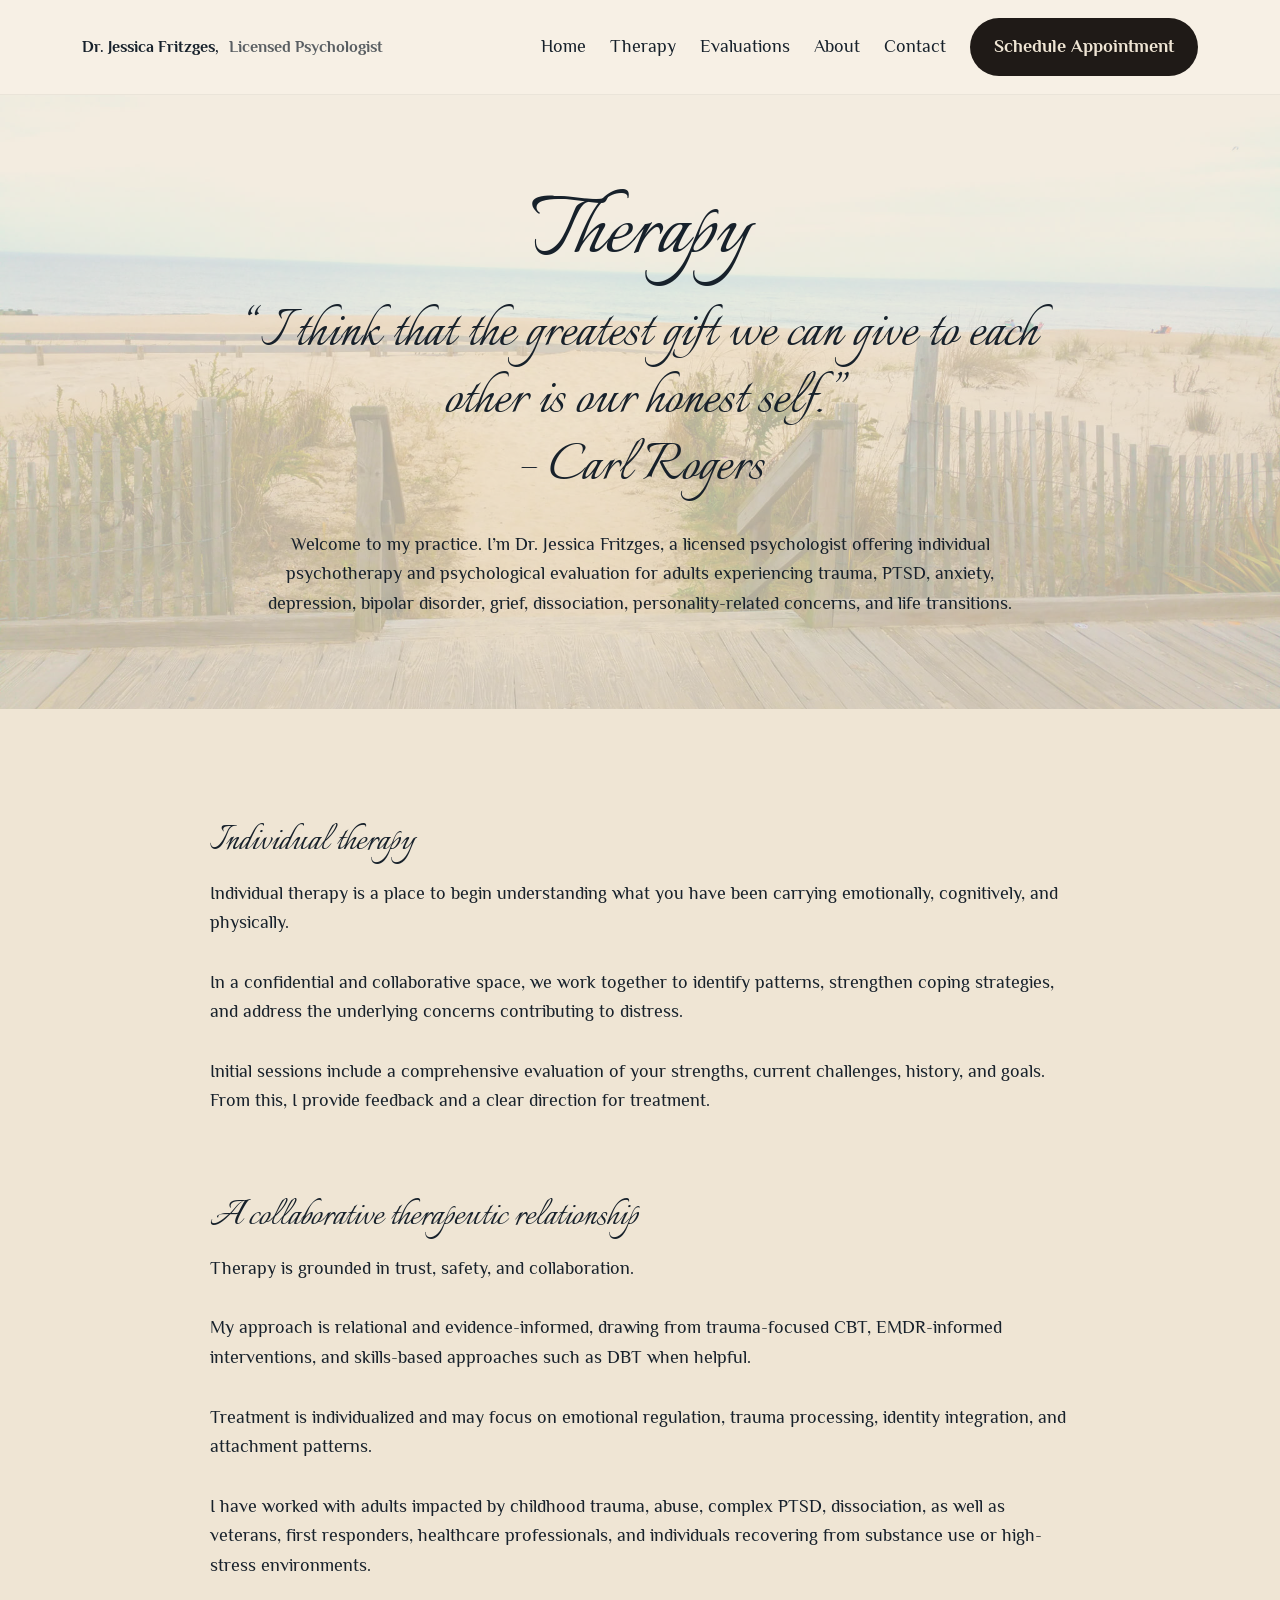
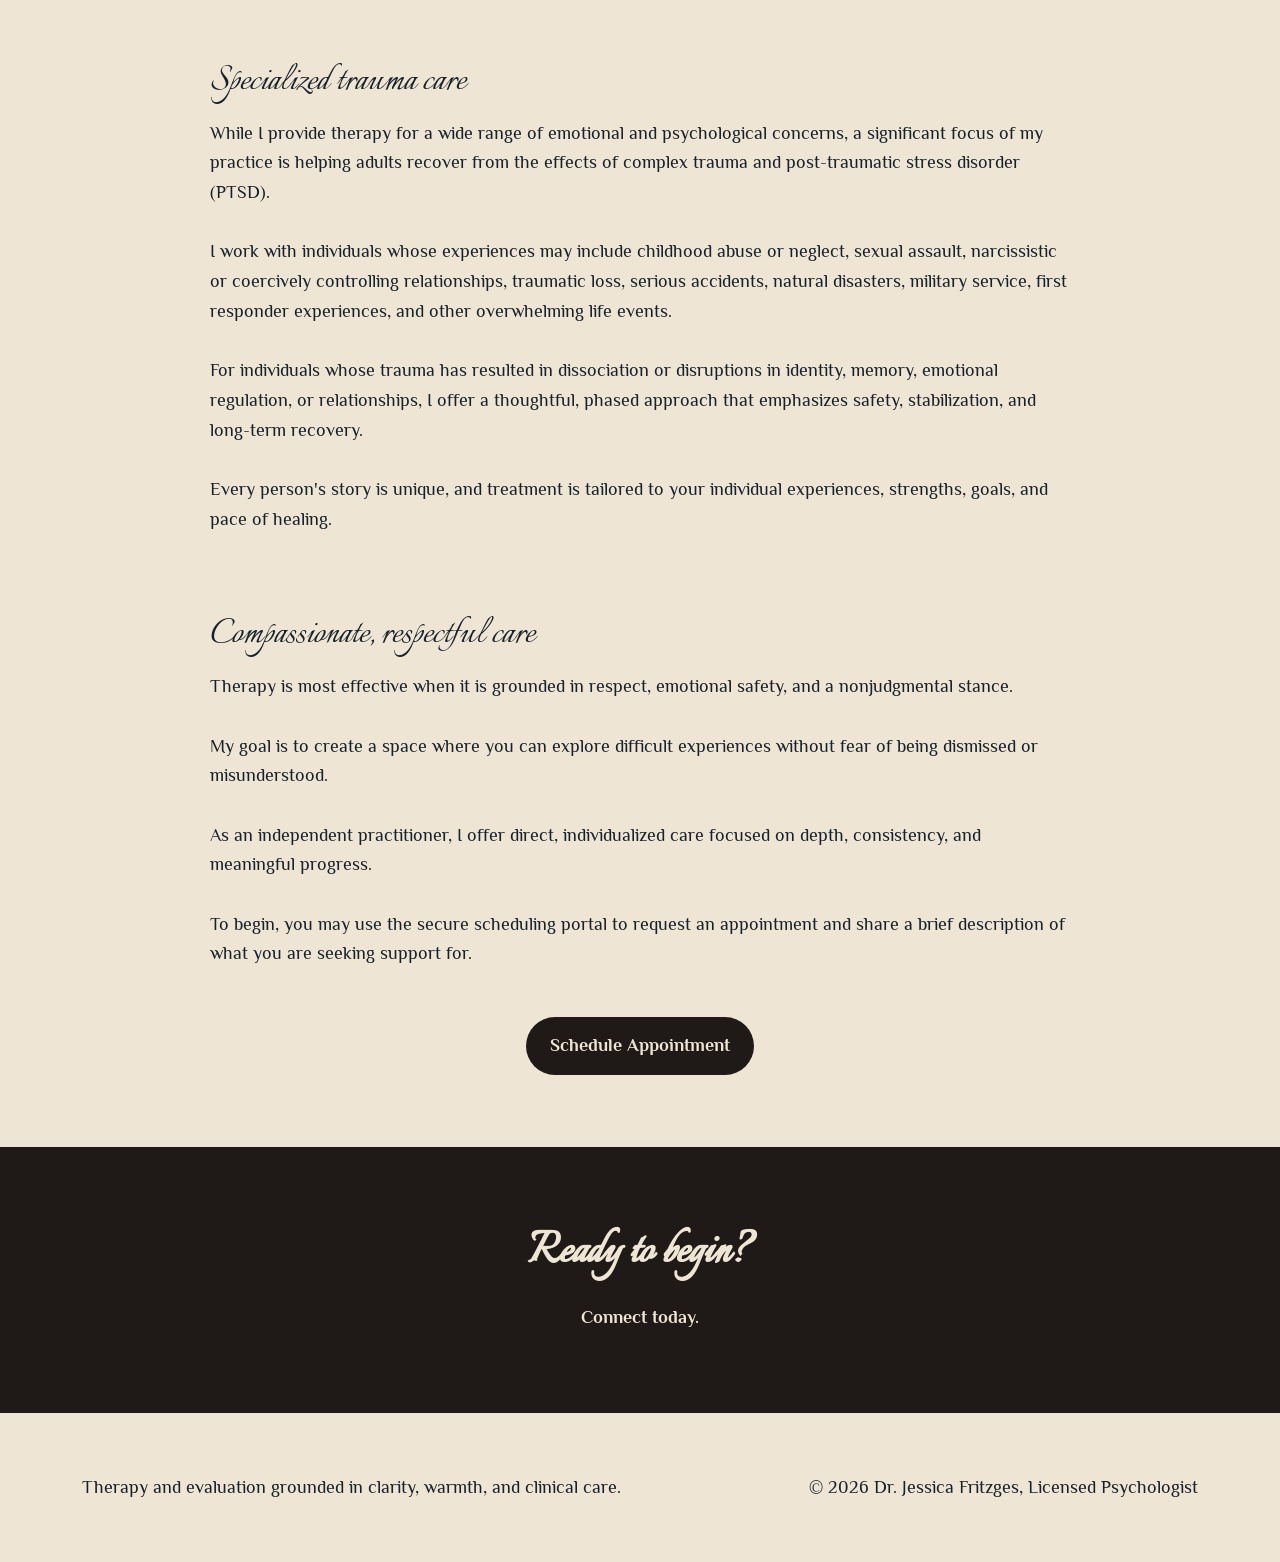
==== commit bf3997da: "Update therapy.html text revision" ====
--- a/therapy.html
+++ b/therapy.html
@@ -1,4 +1,3 @@
-        ```html
 <!DOCTYPE html>
 <html lang="en">
 <head>
@@ -7,6 +6,25 @@
     <title>Therapy | Dr. Jessica Fritzges</title>
 
     <link rel="stylesheet" href="./style.css">
+
+    <style>
+        .page-section {
+            margin-bottom: 2.5rem;
+        }
+
+        .page-content {
+            padding-top: 2rem;
+            padding-bottom: 2rem;
+        }
+
+        .page-section p {
+            line-height: 1.65;
+        }
+
+        .page-section h2 {
+            margin-bottom: 1rem;
+        }
+    </style>
 </head>
 
 <body>
@@ -26,33 +44,21 @@
 
         <div class="nav-links">
 
-            <a href="./index.html" class="nav-item">
-                Home
-            </a>
-
-            <a href="./therapy.html" class="nav-item active">
-                Therapy
-            </a>
-
-            <a href="./evaluations.html" class="nav-item">
-                Evaluations
-            </a>
-
-            <a href="./about.html" class="nav-item">
-                About
-            </a>
-
-            <a href="./contact.html" class="nav-item">
-                Contact
-            </a>
+            <a href="./index.html" class="nav-item">Home</a>
+
+            <a href="./therapy.html" class="nav-item active">Therapy</a>
+
+            <a href="./evaluations.html" class="nav-item">Evaluations</a>
+
+            <a href="./about.html" class="nav-item">About</a>
+
+            <a href="./contact.html" class="nav-item">Contact</a>
 
             <a href="https://www.therapyportal.com/p/drfritzges/"
                class="btn-primary"
                target="_blank"
                rel="noopener">
-
                 Schedule Appointment
-
             </a>
 
         </div>
@@ -68,34 +74,25 @@
      HERO
 ========================= -->
 
-<header
-    class="page-hero"
-    style="background-image:url('./assets/beachsteps1.jpg');">
+<header class="page-hero"
+        style="background-image:url('./assets/beachsteps1.jpg');">
 
     <div class="page-hero-content">
 
-        <h1 class="page-title">
-            Therapy
-        </h1>
+        <h1 class="page-title">Therapy</h1>
 
         <p class="page-quote">
-            “I think that the greatest gift we can give to each other
-            is our honest self.”
+            “I think that the greatest gift we can give to each other is our honest self.”
             <br>
             – Carl Rogers
         </p>
 
         <p class="page-intro">
 
-            Welcome to my practice.
-
-            I'm Dr. Jessica Fritzges,
-            a licensed psychologist who offers compassionate
-            individual therapy and psychological evaluations
-            to adults to treat and diagnose complex trauma,
-            PTSD, depression, anxiety, bipolar disorder,
-            life transitions, grief, dissociation,
-            personality disorders, and more.
+            Welcome to my practice. I’m Dr. Jessica Fritzges, a licensed psychologist
+            offering individual psychotherapy and psychological evaluation for adults
+            experiencing trauma, PTSD, anxiety, depression, bipolar disorder, grief,
+            dissociation, personality-related concerns, and life transitions.
 
         </p>
 
@@ -112,112 +109,119 @@
 
     <div class="page-section">
 
-        <h2 class="page-subheading">
-            Individual therapy…
-        </h2>
-
-        <p>
-
-            …is a place where you can begin to address the unique
-            challenges and emotions that have inspired you to seek
-            support.
-
-            In a confidential space that meets you where you are,
-            I provide personalized care to help you learn the skills
-            necessary to manage your emotions, sort out life
-            challenges, and help you feel better.
-
-            <br><br>
-
-            In every initial appointment,
-            new patients can expect a comprehensive evaluation
-            of their strengths,
-            challenges,
-            identified goals,
-            and opportunities for growth.
-
-            After a careful assessment that honors your uniqueness
-            and considers your areas of concern,
-            I offer you feedback
-            and a roadmap for how therapy can help you reach your goals.
-
-        </p>
-
-    </div>
-
-
-    <div class="page-section-right">
-
-        <h2 class="page-subheading">
-            …A genuine relationship…
-        </h2>
-
-        <p>
-
-            Working from a collaborative perspective where all
-            needs and values are honored,
-            I offer an opportunity for genuine connection
-            and growth in our sessions together.
-
-            For those who may benefit,
-            I offer specialized treatment for complex trauma
-            and post-traumatic stress disorder (PTSD),
-            including Eye Movement Desensitization and
-            Reprocessing (EMDR),
-            trauma-focused Cognitive Behavioral Therapy (CBT),
-            and a phased approach to treating dissociative disorders.
-```
-            ```html
-            In the past, I've supported survivors of childhood trauma
-            and abuse, veterans, first responders,
-            healthcare workers,
-            as well as those managing histories of substance use
-            and addiction.
-
-            When people are seeking care for chronic,
-            personality-based challenges,
-            I incorporate principles from Dialectical Behavior
-            Therapy (DBT),
-            while using a relational approach
-            to work with attachment concerns.
-
-        </p>
-
-    </div>
-
-
-    <div class="page-section">
-
-        <h2 class="page-subheading">
-            …Delivering compassionate care.
-        </h2>
-
-        <p>
-
-            I believe that therapy is most beneficial when there is
-            mutual respect, understanding,
-            and a basis of safety from which to work.
-
-            To make that possible,
-            I offer care in a nonjudgmental atmosphere
-            that values each person's worth and dignity,
-            seeking to comprehensively address
-            all the aspects that make you who you are.
-
-            <br><br>
-
-            As a psychologist in independent practice,
-            I offer the opportunity to connect directly
-            for care that is personal,
-            confidential,
-            genuine,
-            and compassionate.
-
-            To learn more and schedule an initial appointment,
-            please use the scheduling request feature
-            in the patient portal to share a bit about your needs
-            and begin the conversation about what we can achieve
-            by working together.
+        <h2 class="page-subheading">Individual therapy</h2>
+
+        <p>
+
+            Individual therapy is a place to begin understanding what you have been carrying
+            emotionally, cognitively, and physically.
+
+            <br><br>
+
+            In a confidential and collaborative space, we work together to identify patterns,
+            strengthen coping strategies, and address the underlying concerns contributing to
+            distress.
+
+            <br><br>
+
+            Initial sessions include a comprehensive evaluation of your strengths, current
+            challenges, history, and goals. From this, I provide feedback and a clear direction
+            for treatment.
+
+        </p>
+
+    </div>
+
+
+    <div class="page-section">
+
+        <h2 class="page-subheading">A collaborative therapeutic relationship</h2>
+
+        <p>
+
+            Therapy is grounded in trust, safety, and collaboration.
+
+            <br><br>
+
+            My approach is relational and evidence-informed, drawing from trauma-focused CBT,
+            EMDR-informed interventions, and skills-based approaches such as DBT when helpful.
+
+            <br><br>
+
+            Treatment is individualized and may focus on emotional regulation, trauma processing,
+            identity integration, and attachment patterns.
+
+            <br><br>
+
+            I have worked with adults impacted by childhood trauma, abuse, complex PTSD,
+            dissociation, as well as veterans, first responders, healthcare professionals,
+            and individuals recovering from substance use or high-stress environments.
+
+        </p>
+
+    </div>
+
+
+    <!-- =========================
+         SPECIALIZED TRAUMA CARE (INSERTED)
+    ========================= -->
+
+    <div class="page-section">
+
+        <h2 class="page-subheading">Specialized trauma care</h2>
+
+        <p>
+
+            While I provide therapy for a wide range of emotional and psychological concerns,
+            a significant focus of my practice is helping adults recover from the effects of
+            complex trauma and post-traumatic stress disorder (PTSD).
+
+            <br><br>
+
+            I work with individuals whose experiences may include childhood abuse or neglect,
+            sexual assault, narcissistic or coercively controlling relationships, traumatic loss,
+            serious accidents, natural disasters, military service, first responder experiences,
+            and other overwhelming life events.
+
+            <br><br>
+
+            For individuals whose trauma has resulted in dissociation or disruptions in identity,
+            memory, emotional regulation, or relationships, I offer a thoughtful, phased approach
+            that emphasizes safety, stabilization, and long-term recovery.
+
+            <br><br>
+
+            Every person's story is unique, and treatment is tailored to your individual experiences,
+            strengths, goals, and pace of healing.
+
+        </p>
+
+    </div>
+
+
+    <div class="page-section">
+
+        <h2 class="page-subheading">Compassionate, respectful care</h2>
+
+        <p>
+
+            Therapy is most effective when it is grounded in respect, emotional safety,
+            and a nonjudgmental stance.
+
+            <br><br>
+
+            My goal is to create a space where you can explore difficult experiences without
+            fear of being dismissed or misunderstood.
+
+            <br><br>
+
+            As an independent practitioner, I offer direct, individualized care focused on
+            depth, consistency, and meaningful progress.
+
+            <br><br>
+
+            To begin, you may use the secure scheduling portal to request an appointment and
+            share a brief description of what you are seeking support for.
 
         </p>
 
@@ -227,9 +231,7 @@
                class="btn-primary"
                target="_blank"
                rel="noopener">
-
                 Schedule Appointment
-
             </a>
 
         </div>
@@ -239,28 +241,21 @@
 </section>
 
 
-<div class="page-buffer"></div>
-
-
-<!-- =========================
-     CALL TO ACTION
+<!-- =========================
+     CTA
 ========================= -->
 
 <section class="cta-section">
 
     <div class="container cta-content">
 
-        <h2 class="signature-subheading">
-            Ready to take the next step?
-        </h2>
+        <h2 class="signature-subheading">Ready to begin?</h2>
 
         <a href="https://www.therapyportal.com/p/drfritzges/"
            target="_blank"
            rel="noopener"
            style="font-weight:700;">
-
-            Let's connect.
-
+            Connect today.
         </a>
 
     </div>
@@ -277,14 +272,11 @@
     <div class="container footer-content">
 
         <p class="footer-tagline">
-            Therapy and evaluations with clarity,
-            warmth,
-            and compassion.
+            Therapy and evaluation grounded in clarity, warmth, and clinical care.
         </p>
 
         <p class="footer-copyright">
-            © 2026 Dr. Jessica Fritzges,
-            Licensed Psychologist
+            © 2026 Dr. Jessica Fritzges, Licensed Psychologist
         </p>
 
     </div>
@@ -295,5 +287,3 @@
 
 </body>
 </html>
-```
-
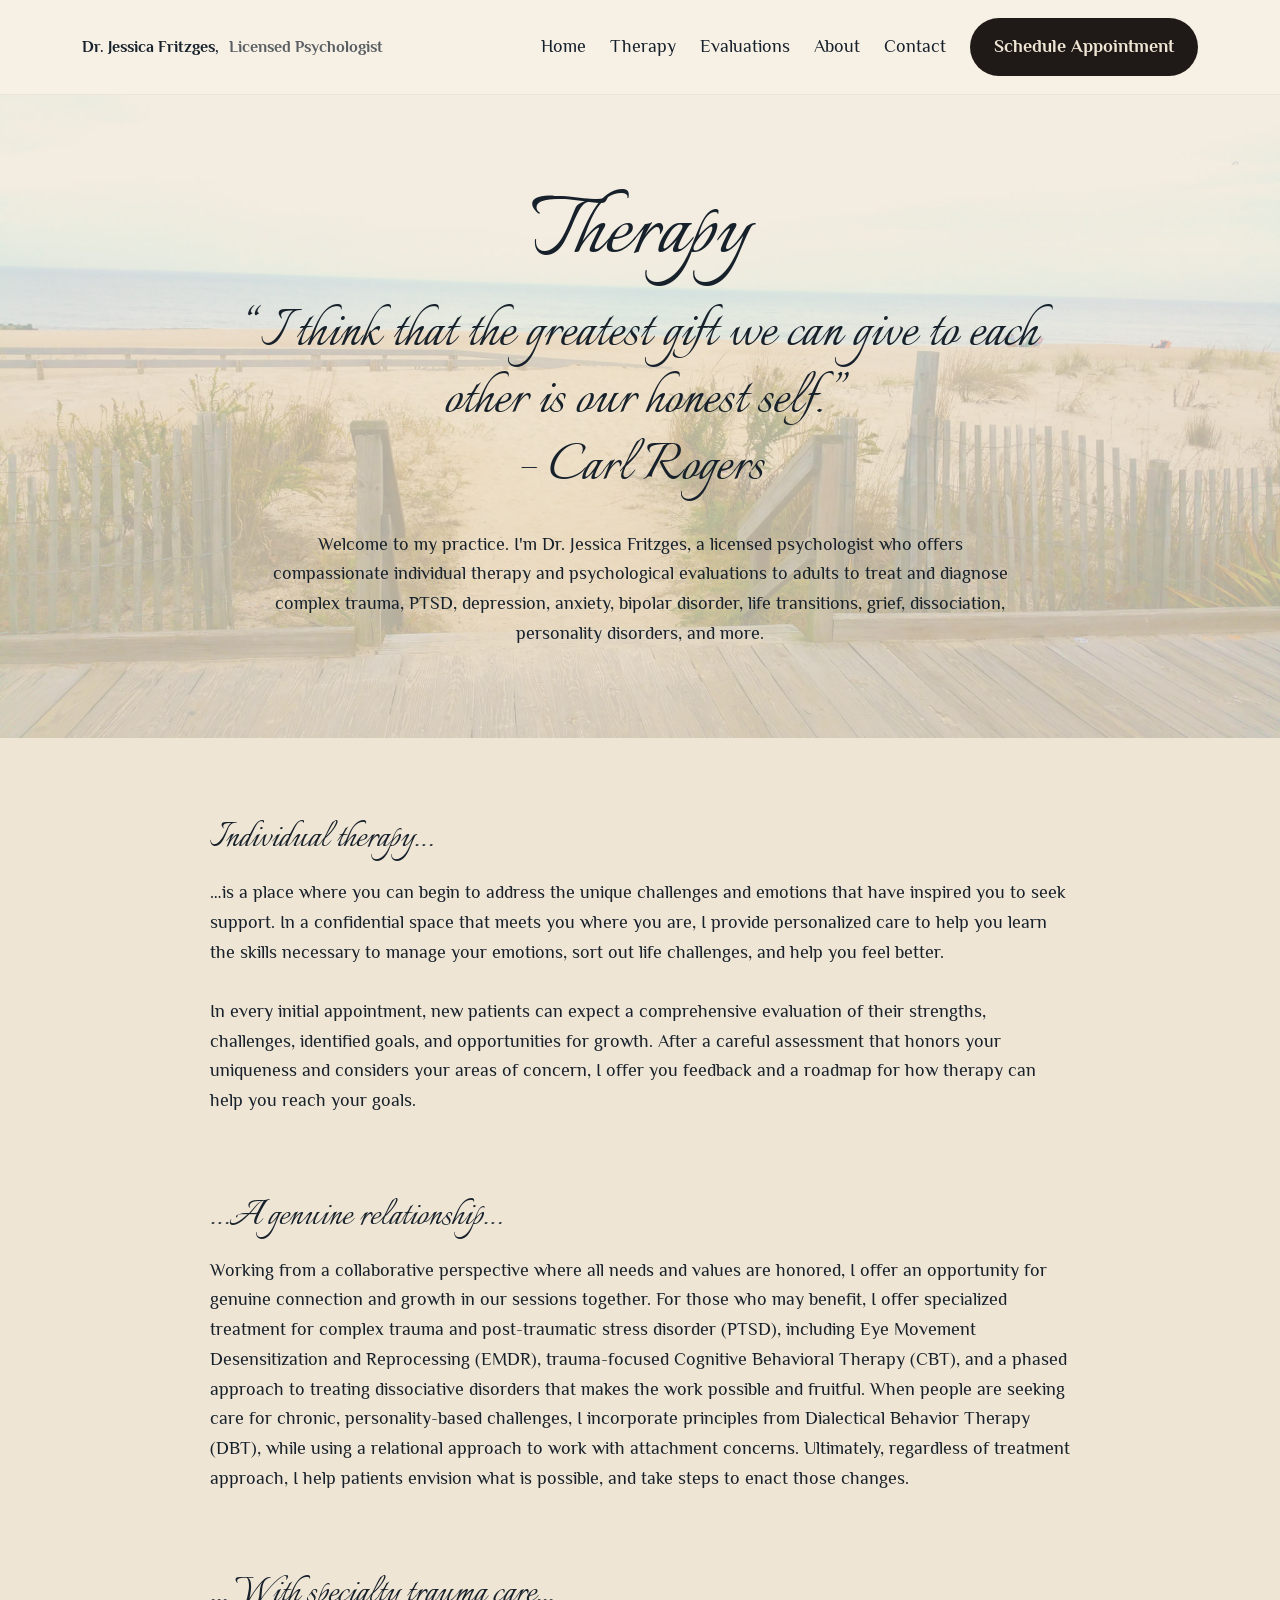
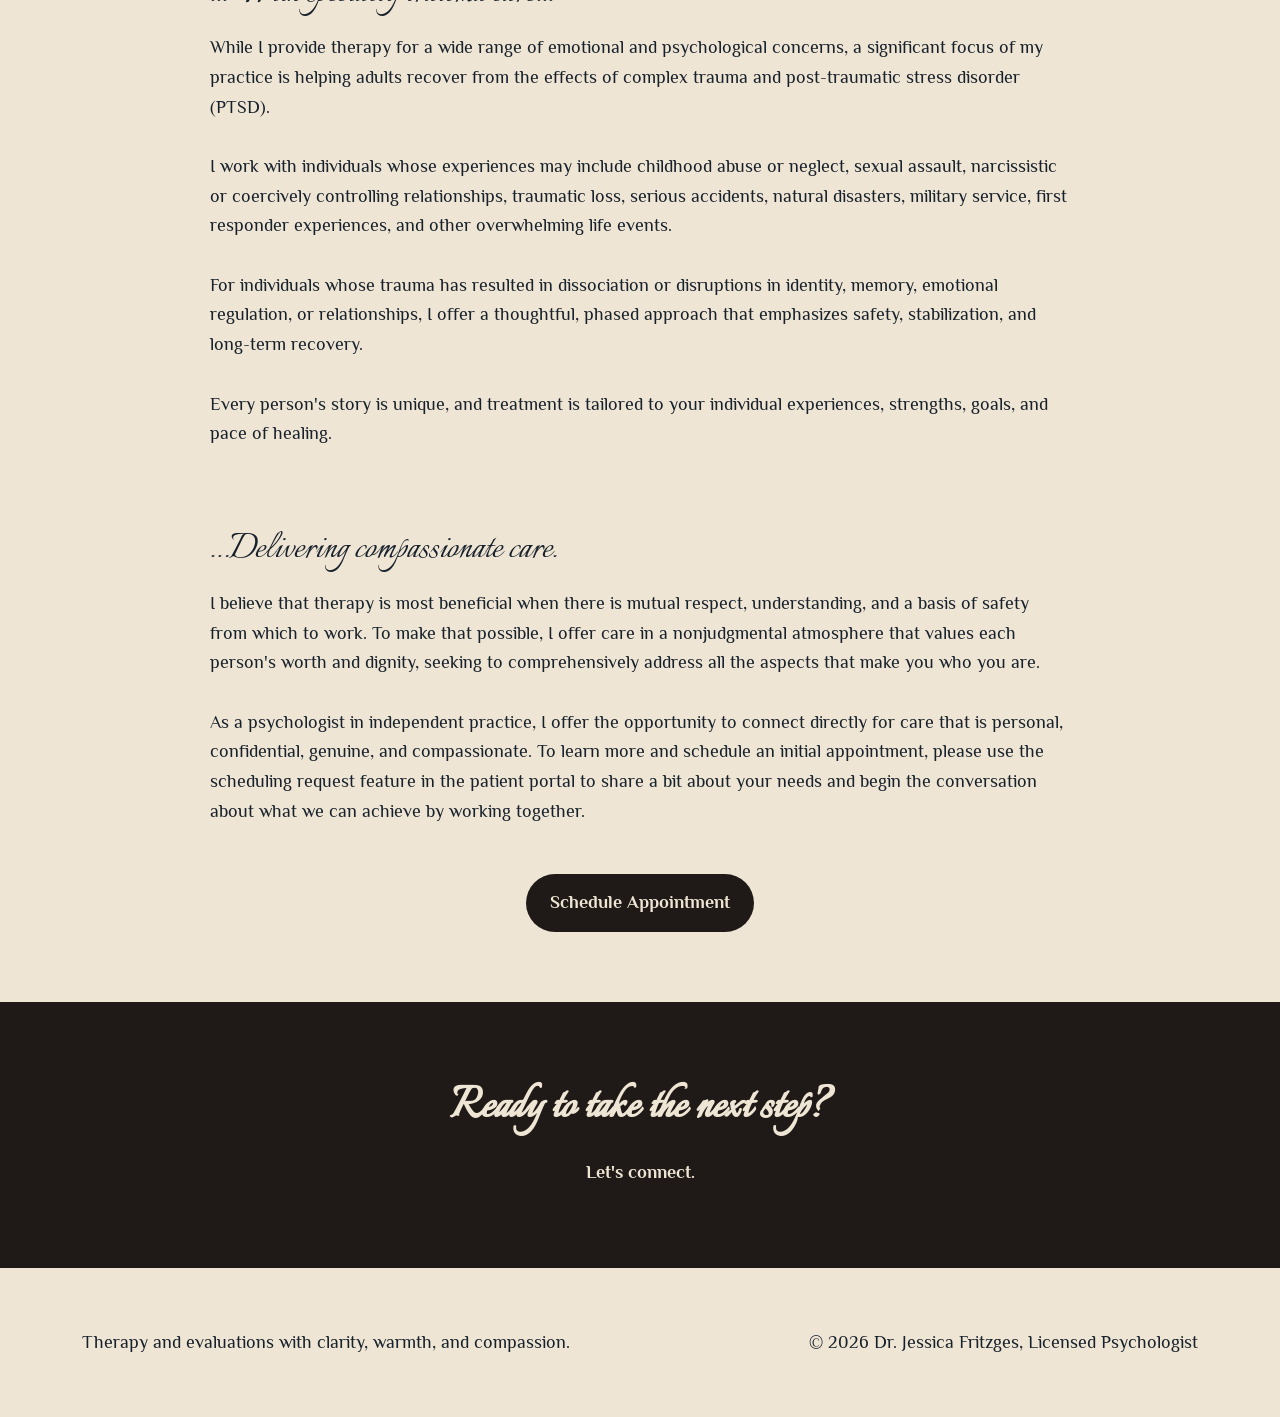
==== commit 34af00e4: "Update therapy.html new text correction" ====
--- a/therapy.html
+++ b/therapy.html
@@ -6,25 +6,6 @@
     <title>Therapy | Dr. Jessica Fritzges</title>
 
     <link rel="stylesheet" href="./style.css">
-
-    <style>
-        .page-section {
-            margin-bottom: 2.5rem;
-        }
-
-        .page-content {
-            padding-top: 2rem;
-            padding-bottom: 2rem;
-        }
-
-        .page-section p {
-            line-height: 1.65;
-        }
-
-        .page-section h2 {
-            margin-bottom: 1rem;
-        }
-    </style>
 </head>
 
 <body>
@@ -44,21 +25,33 @@
 
         <div class="nav-links">
 
-            <a href="./index.html" class="nav-item">Home</a>
-
-            <a href="./therapy.html" class="nav-item active">Therapy</a>
-
-            <a href="./evaluations.html" class="nav-item">Evaluations</a>
-
-            <a href="./about.html" class="nav-item">About</a>
-
-            <a href="./contact.html" class="nav-item">Contact</a>
+            <a href="./index.html" class="nav-item">
+                Home
+            </a>
+
+            <a href="./therapy.html" class="nav-item active">
+                Therapy
+            </a>
+
+            <a href="./evaluations.html" class="nav-item">
+                Evaluations
+            </a>
+
+            <a href="./about.html" class="nav-item">
+                About
+            </a>
+
+            <a href="./contact.html" class="nav-item">
+                Contact
+            </a>
 
             <a href="https://www.therapyportal.com/p/drfritzges/"
                class="btn-primary"
                target="_blank"
                rel="noopener">
+
                 Schedule Appointment
+
             </a>
 
         </div>
@@ -74,25 +67,34 @@
      HERO
 ========================= -->
 
-<header class="page-hero"
-        style="background-image:url('./assets/beachsteps1.jpg');">
+<header
+    class="page-hero"
+    style="background-image:url('./assets/beachsteps1.jpg');">
 
     <div class="page-hero-content">
 
-        <h1 class="page-title">Therapy</h1>
+        <h1 class="page-title">
+            Therapy
+        </h1>
 
         <p class="page-quote">
-            “I think that the greatest gift we can give to each other is our honest self.”
+            “I think that the greatest gift we can give to each other
+            is our honest self.”
             <br>
             – Carl Rogers
         </p>
 
         <p class="page-intro">
 
-            Welcome to my practice. I’m Dr. Jessica Fritzges, a licensed psychologist
-            offering individual psychotherapy and psychological evaluation for adults
-            experiencing trauma, PTSD, anxiety, depression, bipolar disorder, grief,
-            dissociation, personality-related concerns, and life transitions.
+            Welcome to my practice.
+
+            I'm Dr. Jessica Fritzges,
+            a licensed psychologist who offers compassionate
+            individual therapy and psychological evaluations
+            to adults to treat and diagnose complex trauma,
+            PTSD, depression, anxiety, bipolar disorder,
+            life transitions, grief, dissociation,
+            personality disorders, and more.
 
         </p>
 
@@ -109,119 +111,144 @@
 
     <div class="page-section">
 
-        <h2 class="page-subheading">Individual therapy</h2>
+        <h2 class="page-subheading">
+            Individual therapy…
+        </h2>
 
         <p>
 
-            Individual therapy is a place to begin understanding what you have been carrying
-            emotionally, cognitively, and physically.
+            …is a place where you can begin to address the unique
+            challenges and emotions that have inspired you to seek
+            support.
+
+            In a confidential space that meets you where you are,
+            I provide personalized care to help you learn the skills
+            necessary to manage your emotions, sort out life
+            challenges, and help you feel better.
 
             <br><br>
 
-            In a confidential and collaborative space, we work together to identify patterns,
-            strengthen coping strategies, and address the underlying concerns contributing to
-            distress.
+            In every initial appointment,
+            new patients can expect a comprehensive evaluation
+            of their strengths,
+            challenges,
+            identified goals,
+            and opportunities for growth.
+
+            After a careful assessment that honors your uniqueness
+            and considers your areas of concern,
+            I offer you feedback
+            and a roadmap for how therapy can help you reach your goals.
+
+        </p>
+
+    </div>
+
+
+    <div class="page-section">
+
+        <h2 class="page-subheading">
+            …A genuine relationship…
+        </h2>
+
+        <p>
+
+            Working from a collaborative perspective where all
+            needs and values are honored,
+            I offer an opportunity for genuine connection
+            and growth in our sessions together.
+
+            For those who may benefit,
+            I offer specialized treatment for complex trauma
+            and post-traumatic stress disorder (PTSD),
+            including Eye Movement Desensitization and
+            Reprocessing (EMDR),
+            trauma-focused Cognitive Behavioral Therapy (CBT),
+            and a phased approach to treating dissociative disorders that makes the work possible and fruitful.
+
+            When people are seeking care for chronic,
+            personality-based challenges,
+            I incorporate principles from Dialectical Behavior
+            Therapy (DBT),
+            while using a relational approach
+            to work with attachment concerns.
+
+            Ultimately, regardless of treatment approach, I help patients envision what is possible, and take steps to enact those changes.
+
+        </p>
+
+    </div>
+
+
+    <!-- =========================
+         NEW SECTION INSERTED (SPECIALTY TRAUMA CARE)
+    ========================= -->
+
+    <div class="page-section">
+
+        <h2 class="page-subheading">
+            ... With specialty trauma care...
+        </h2>
+
+        <p>
+
+        While I provide therapy for a wide range of emotional and psychological concerns,
+        a significant focus of my practice is helping adults recover from the effects of
+        complex trauma and post-traumatic stress disorder (PTSD).
+
+        <br><br>
+
+        I work with individuals whose experiences may include childhood abuse or neglect,
+        sexual assault, narcissistic or coercively controlling relationships, traumatic loss,
+        serious accidents, natural disasters, military service, first responder experiences,
+        and other overwhelming life events.  <br><br>
+
+        For individuals whose trauma has resulted in dissociation or disruptions in identity,
+        memory, emotional regulation, or relationships, I offer a thoughtful, phased approach
+        that emphasizes safety, stabilization, and long-term recovery.
+
+        <br><br>
+
+        Every person's story is unique, and treatment is tailored to your individual experiences,
+        strengths, goals, and pace of healing.
+
+        </p>
+
+    </div>
+
+
+    <div class="page-section">
+
+        <h2 class="page-subheading">
+            …Delivering compassionate care.
+        </h2>
+
+        <p>
+
+            I believe that therapy is most beneficial when there is
+            mutual respect, understanding,
+            and a basis of safety from which to work.
+
+            To make that possible,
+            I offer care in a nonjudgmental atmosphere
+            that values each person's worth and dignity,
+            seeking to comprehensively address
+            all the aspects that make you who you are.
 
             <br><br>
 
-            Initial sessions include a comprehensive evaluation of your strengths, current
-            challenges, history, and goals. From this, I provide feedback and a clear direction
-            for treatment.
-
-        </p>
-
-    </div>
-
-
-    <div class="page-section">
-
-        <h2 class="page-subheading">A collaborative therapeutic relationship</h2>
-
-        <p>
-
-            Therapy is grounded in trust, safety, and collaboration.
-
-            <br><br>
-
-            My approach is relational and evidence-informed, drawing from trauma-focused CBT,
-            EMDR-informed interventions, and skills-based approaches such as DBT when helpful.
-
-            <br><br>
-
-            Treatment is individualized and may focus on emotional regulation, trauma processing,
-            identity integration, and attachment patterns.
-
-            <br><br>
-
-            I have worked with adults impacted by childhood trauma, abuse, complex PTSD,
-            dissociation, as well as veterans, first responders, healthcare professionals,
-            and individuals recovering from substance use or high-stress environments.
-
-        </p>
-
-    </div>
-
-
-    <!-- =========================
-         SPECIALIZED TRAUMA CARE (INSERTED)
-    ========================= -->
-
-    <div class="page-section">
-
-        <h2 class="page-subheading">Specialized trauma care</h2>
-
-        <p>
-
-            While I provide therapy for a wide range of emotional and psychological concerns,
-            a significant focus of my practice is helping adults recover from the effects of
-            complex trauma and post-traumatic stress disorder (PTSD).
-
-            <br><br>
-
-            I work with individuals whose experiences may include childhood abuse or neglect,
-            sexual assault, narcissistic or coercively controlling relationships, traumatic loss,
-            serious accidents, natural disasters, military service, first responder experiences,
-            and other overwhelming life events.
-
-            <br><br>
-
-            For individuals whose trauma has resulted in dissociation or disruptions in identity,
-            memory, emotional regulation, or relationships, I offer a thoughtful, phased approach
-            that emphasizes safety, stabilization, and long-term recovery.
-
-            <br><br>
-
-            Every person's story is unique, and treatment is tailored to your individual experiences,
-            strengths, goals, and pace of healing.
-
-        </p>
-
-    </div>
-
-
-    <div class="page-section">
-
-        <h2 class="page-subheading">Compassionate, respectful care</h2>
-
-        <p>
-
-            Therapy is most effective when it is grounded in respect, emotional safety,
-            and a nonjudgmental stance.
-
-            <br><br>
-
-            My goal is to create a space where you can explore difficult experiences without
-            fear of being dismissed or misunderstood.
-
-            <br><br>
-
-            As an independent practitioner, I offer direct, individualized care focused on
-            depth, consistency, and meaningful progress.
-
-            <br><br>
-
-            To begin, you may use the secure scheduling portal to request an appointment and
-            share a brief description of what you are seeking support for.
+            As a psychologist in independent practice,
+            I offer the opportunity to connect directly
+            for care that is personal,
+            confidential,
+            genuine,
+            and compassionate.
+
+            To learn more and schedule an initial appointment,
+            please use the scheduling request feature
+            in the patient portal to share a bit about your needs
+            and begin the conversation about what we can achieve
+            by working together.
 
         </p>
 
@@ -231,7 +258,9 @@
                class="btn-primary"
                target="_blank"
                rel="noopener">
+
                 Schedule Appointment
+
             </a>
 
         </div>
@@ -241,21 +270,28 @@
 </section>
 
 
-<!-- =========================
-     CTA
+<div class="page-buffer"></div>
+
+
+<!-- =========================
+     CALL TO ACTION
 ========================= -->
 
 <section class="cta-section">
 
     <div class="container cta-content">
 
-        <h2 class="signature-subheading">Ready to begin?</h2>
+        <h2 class="signature-subheading">
+            Ready to take the next step?
+        </h2>
 
         <a href="https://www.therapyportal.com/p/drfritzges/"
            target="_blank"
            rel="noopener"
            style="font-weight:700;">
-            Connect today.
+
+            Let's connect.
+
         </a>
 
     </div>
@@ -272,11 +308,14 @@
     <div class="container footer-content">
 
         <p class="footer-tagline">
-            Therapy and evaluation grounded in clarity, warmth, and clinical care.
+            Therapy and evaluations with clarity,
+            warmth,
+            and compassion.
         </p>
 
         <p class="footer-copyright">
-            © 2026 Dr. Jessica Fritzges, Licensed Psychologist
+            © 2026 Dr. Jessica Fritzges,
+            Licensed Psychologist
         </p>
 
     </div>
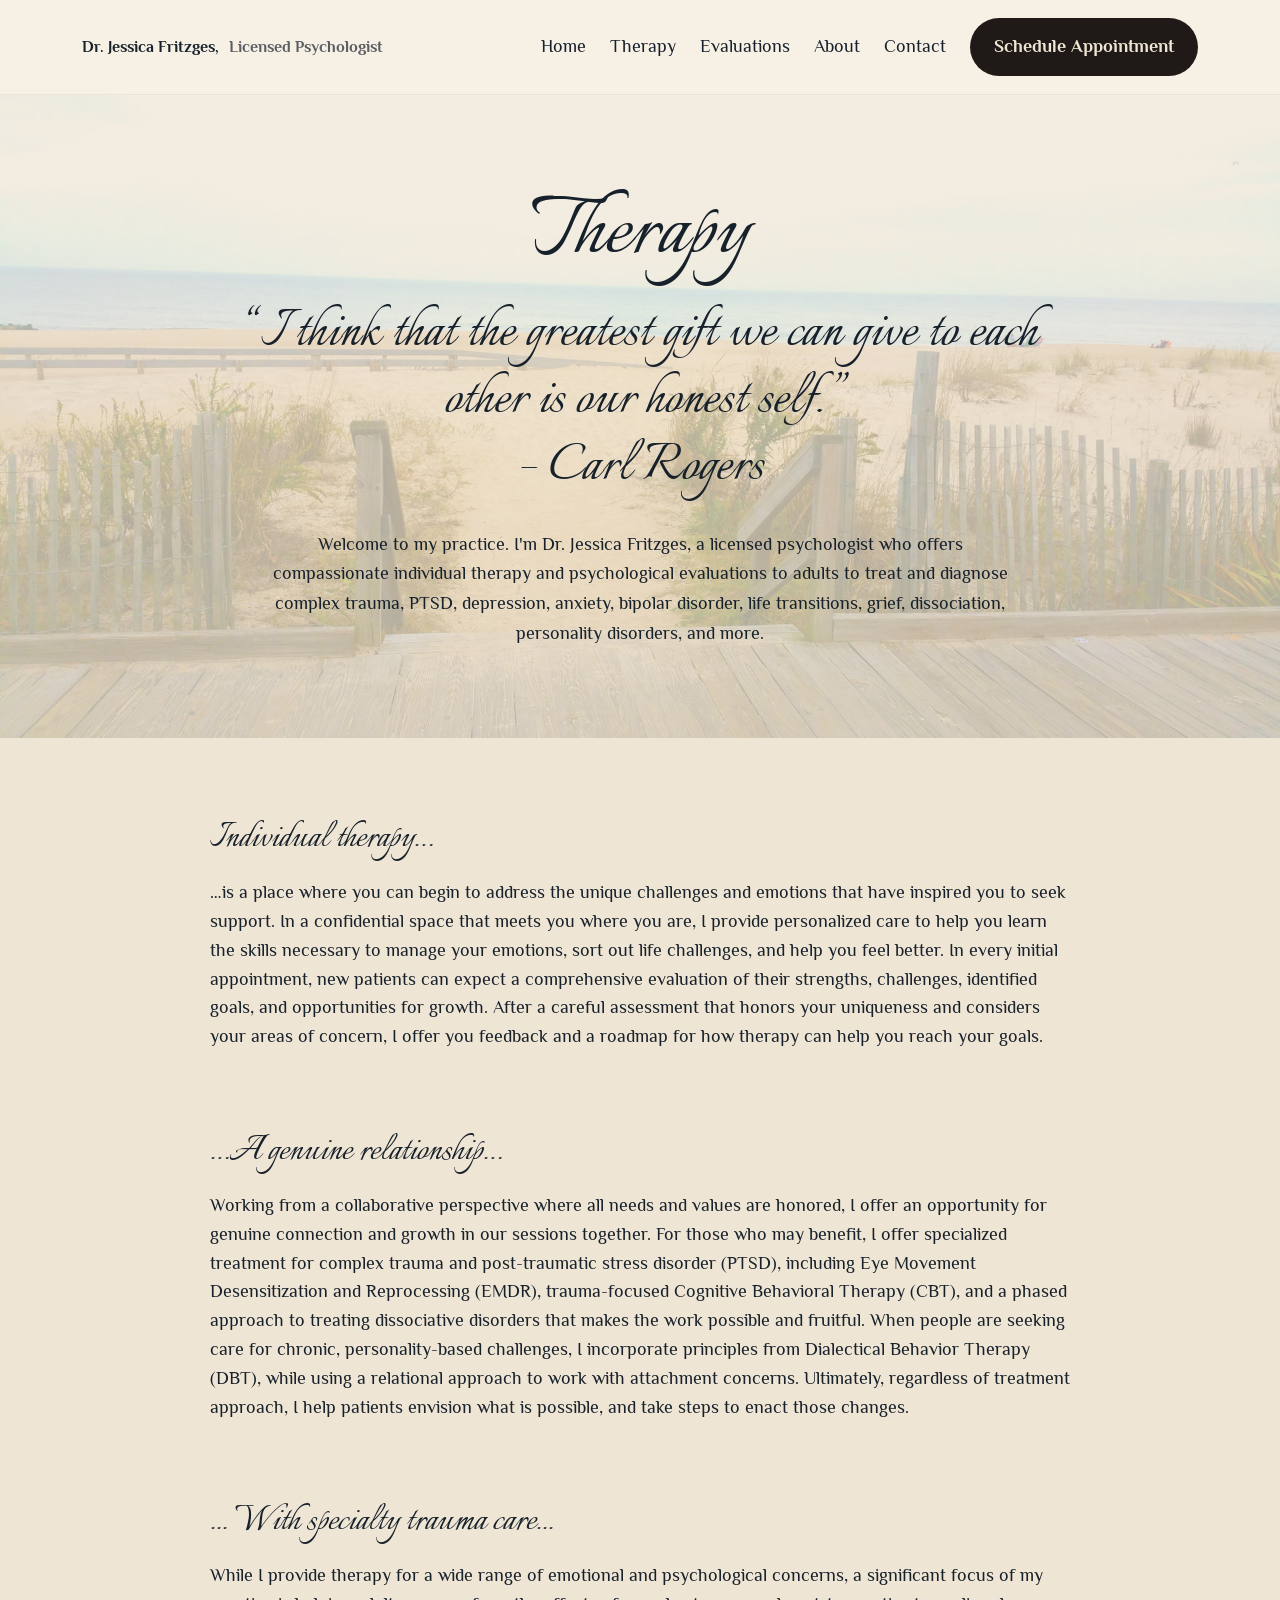
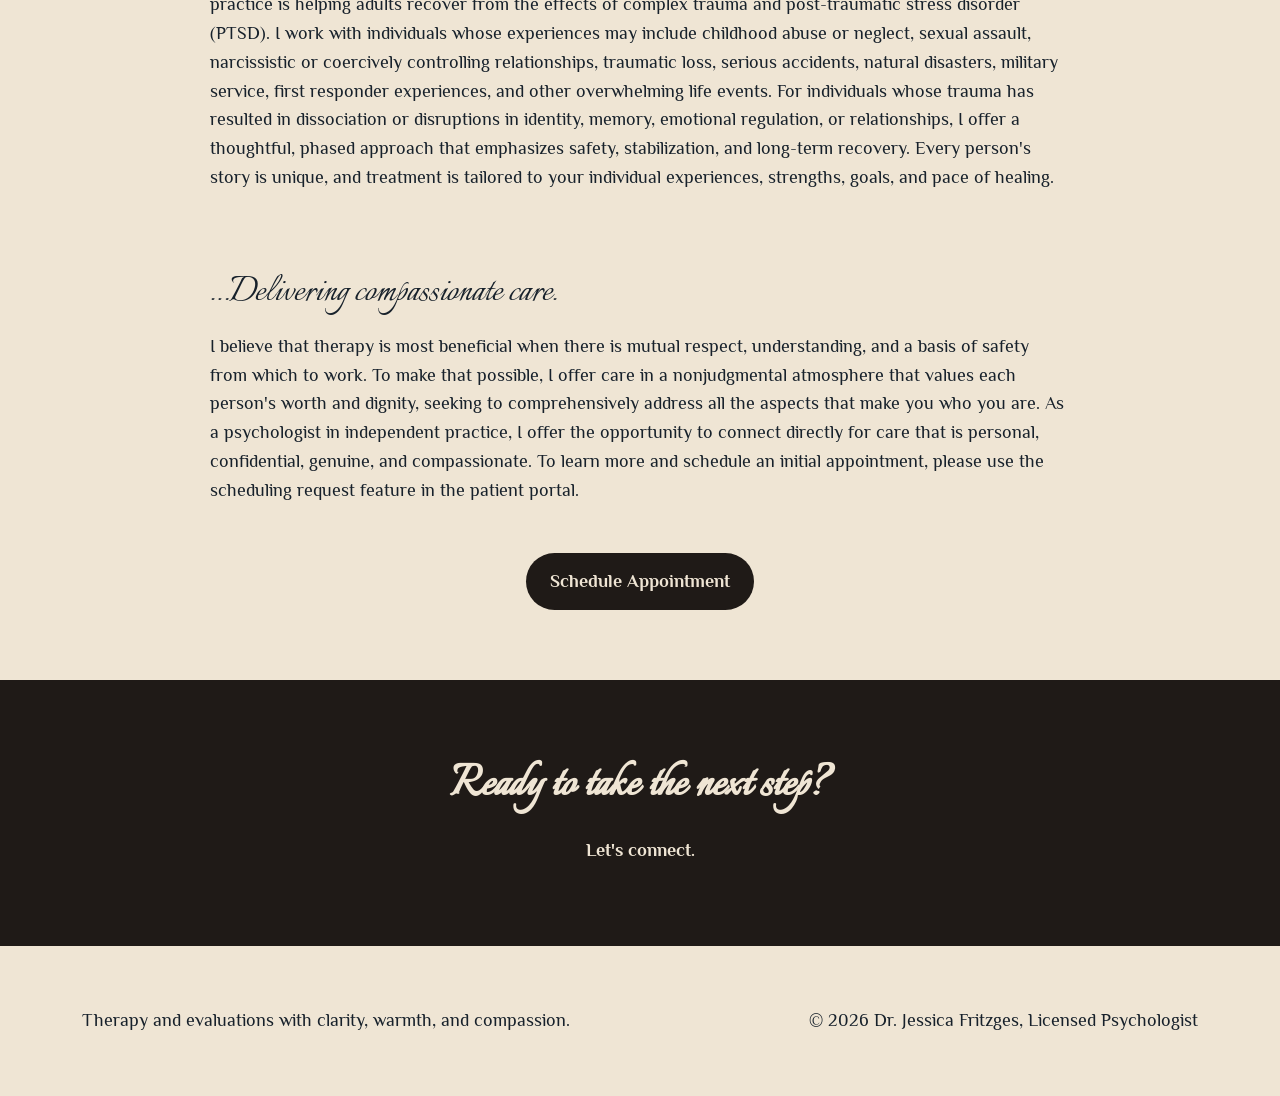
==== commit f093bdb8: "Update therapy.html spacing" ====
--- a/therapy.html
+++ b/therapy.html
@@ -6,13 +6,22 @@
     <title>Therapy | Dr. Jessica Fritzges</title>
 
     <link rel="stylesheet" href="./style.css">
+
+    <!-- FIX: consistent spacing across all sections -->
+    <style>
+        .page-section p {
+            line-height: 1.6;
+            margin: 0 0 1rem;
+        }
+
+        .page-section p:last-child {
+            margin-bottom: 0;
+        }
+    </style>
+
 </head>
 
 <body>
-
-<!-- =========================
-     Navigation
-========================= -->
 
 <nav class="navbar">
 
@@ -25,33 +34,17 @@
 
         <div class="nav-links">
 
-            <a href="./index.html" class="nav-item">
-                Home
-            </a>
-
-            <a href="./therapy.html" class="nav-item active">
-                Therapy
-            </a>
-
-            <a href="./evaluations.html" class="nav-item">
-                Evaluations
-            </a>
-
-            <a href="./about.html" class="nav-item">
-                About
-            </a>
-
-            <a href="./contact.html" class="nav-item">
-                Contact
-            </a>
+            <a href="./index.html" class="nav-item">Home</a>
+            <a href="./therapy.html" class="nav-item active">Therapy</a>
+            <a href="./evaluations.html" class="nav-item">Evaluations</a>
+            <a href="./about.html" class="nav-item">About</a>
+            <a href="./contact.html" class="nav-item">Contact</a>
 
             <a href="https://www.therapyportal.com/p/drfritzges/"
                class="btn-primary"
                target="_blank"
                rel="noopener">
-
                 Schedule Appointment
-
             </a>
 
         </div>
@@ -60,22 +53,13 @@
 
 </nav>
 
-
 <main>
 
-<!-- =========================
-     HERO
-========================= -->
-
-<header
-    class="page-hero"
-    style="background-image:url('./assets/beachsteps1.jpg');">
+<header class="page-hero" style="background-image:url('./assets/beachsteps1.jpg');">
 
     <div class="page-hero-content">
 
-        <h1 class="page-title">
-            Therapy
-        </h1>
+        <h1 class="page-title">Therapy</h1>
 
         <p class="page-quote">
             “I think that the greatest gift we can give to each other
@@ -85,7 +69,6 @@
         </p>
 
         <p class="page-intro">
-
             Welcome to my practice.
 
             I'm Dr. Jessica Fritzges,
@@ -95,64 +78,45 @@
             PTSD, depression, anxiety, bipolar disorder,
             life transitions, grief, dissociation,
             personality disorders, and more.
-
         </p>
 
     </div>
 
 </header>
 
-
-<!-- =========================
-     CONTENT
-========================= -->
-
 <section class="page-content">
 
     <div class="page-section">
 
-        <h2 class="page-subheading">
-            Individual therapy…
-        </h2>
-
-        <p>
-
+        <h2 class="page-subheading">Individual therapy…</h2>
+
+        <p>
             …is a place where you can begin to address the unique
-            challenges and emotions that have inspired you to seek
-            support.
+            challenges and emotions that have inspired you to seek support.
 
             In a confidential space that meets you where you are,
             I provide personalized care to help you learn the skills
-            necessary to manage your emotions, sort out life
-            challenges, and help you feel better.
-
-            <br><br>
+            necessary to manage your emotions, sort out life challenges,
+            and help you feel better.
 
             In every initial appointment,
             new patients can expect a comprehensive evaluation
-            of their strengths,
-            challenges,
-            identified goals,
+            of their strengths, challenges, identified goals,
             and opportunities for growth.
 
             After a careful assessment that honors your uniqueness
             and considers your areas of concern,
-            I offer you feedback
-            and a roadmap for how therapy can help you reach your goals.
-
-        </p>
-
-    </div>
-
-
-    <div class="page-section">
-
-        <h2 class="page-subheading">
-            …A genuine relationship…
-        </h2>
-
-        <p>
-
+            I offer you feedback and a roadmap for how therapy
+            can help you reach your goals.
+        </p>
+
+    </div>
+
+    <div class="page-section">
+
+        <h2 class="page-subheading">…A genuine relationship…</h2>
+
+        <p>
             Working from a collaborative perspective where all
             needs and values are honored,
             I offer an opportunity for genuine connection
@@ -164,67 +128,50 @@
             including Eye Movement Desensitization and
             Reprocessing (EMDR),
             trauma-focused Cognitive Behavioral Therapy (CBT),
-            and a phased approach to treating dissociative disorders that makes the work possible and fruitful.
+            and a phased approach to treating dissociative disorders
+            that makes the work possible and fruitful.
 
             When people are seeking care for chronic,
             personality-based challenges,
-            I incorporate principles from Dialectical Behavior
-            Therapy (DBT),
-            while using a relational approach
-            to work with attachment concerns.
-
-            Ultimately, regardless of treatment approach, I help patients envision what is possible, and take steps to enact those changes.
-
-        </p>
-
-    </div>
-
-
-    <!-- =========================
-         NEW SECTION INSERTED (SPECIALTY TRAUMA CARE)
-    ========================= -->
-
-    <div class="page-section">
-
-        <h2 class="page-subheading">
-            ... With specialty trauma care...
-        </h2>
-
-        <p>
-
-        While I provide therapy for a wide range of emotional and psychological concerns,
-        a significant focus of my practice is helping adults recover from the effects of
-        complex trauma and post-traumatic stress disorder (PTSD).
-
-        <br><br>
-
-        I work with individuals whose experiences may include childhood abuse or neglect,
-        sexual assault, narcissistic or coercively controlling relationships, traumatic loss,
-        serious accidents, natural disasters, military service, first responder experiences,
-        and other overwhelming life events.  <br><br>
-
-        For individuals whose trauma has resulted in dissociation or disruptions in identity,
-        memory, emotional regulation, or relationships, I offer a thoughtful, phased approach
-        that emphasizes safety, stabilization, and long-term recovery.
-
-        <br><br>
-
-        Every person's story is unique, and treatment is tailored to your individual experiences,
-        strengths, goals, and pace of healing.
-
-        </p>
-
-    </div>
-
-
-    <div class="page-section">
-
-        <h2 class="page-subheading">
-            …Delivering compassionate care.
-        </h2>
-
-        <p>
-
+            I incorporate principles from Dialectical Behavior Therapy (DBT),
+            while using a relational approach to work with attachment concerns.
+
+            Ultimately, regardless of treatment approach,
+            I help patients envision what is possible,
+            and take steps to enact those changes.
+        </p>
+
+    </div>
+
+    <div class="page-section">
+
+        <h2 class="page-subheading">... With specialty trauma care...</h2>
+
+        <p>
+            While I provide therapy for a wide range of emotional and psychological concerns,
+            a significant focus of my practice is helping adults recover from the effects of
+            complex trauma and post-traumatic stress disorder (PTSD).
+
+            I work with individuals whose experiences may include childhood abuse or neglect,
+            sexual assault, narcissistic or coercively controlling relationships, traumatic loss,
+            serious accidents, natural disasters, military service, first responder experiences,
+            and other overwhelming life events.
+
+            For individuals whose trauma has resulted in dissociation or disruptions in identity,
+            memory, emotional regulation, or relationships, I offer a thoughtful, phased approach
+            that emphasizes safety, stabilization, and long-term recovery.
+
+            Every person's story is unique, and treatment is tailored to your individual experiences,
+            strengths, goals, and pace of healing.
+        </p>
+
+    </div>
+
+    <div class="page-section">
+
+        <h2 class="page-subheading">…Delivering compassionate care.</h2>
+
+        <p>
             I believe that therapy is most beneficial when there is
             mutual respect, understanding,
             and a basis of safety from which to work.
@@ -234,8 +181,6 @@
             that values each person's worth and dignity,
             seeking to comprehensively address
             all the aspects that make you who you are.
-
-            <br><br>
 
             As a psychologist in independent practice,
             I offer the opportunity to connect directly
@@ -246,10 +191,7 @@
 
             To learn more and schedule an initial appointment,
             please use the scheduling request feature
-            in the patient portal to share a bit about your needs
-            and begin the conversation about what we can achieve
-            by working together.
-
+            in the patient portal.
         </p>
 
         <div class="page-button">
@@ -258,9 +200,7 @@
                class="btn-primary"
                target="_blank"
                rel="noopener">
-
                 Schedule Appointment
-
             </a>
 
         </div>
@@ -269,13 +209,7 @@
 
 </section>
 
-
 <div class="page-buffer"></div>
-
-
-<!-- =========================
-     CALL TO ACTION
-========================= -->
 
 <section class="cta-section">
 
@@ -289,19 +223,12 @@
            target="_blank"
            rel="noopener"
            style="font-weight:700;">
-
             Let's connect.
-
         </a>
 
     </div>
 
 </section>
-
-
-<!-- =========================
-     FOOTER
-========================= -->
 
 <footer class="footer">
 
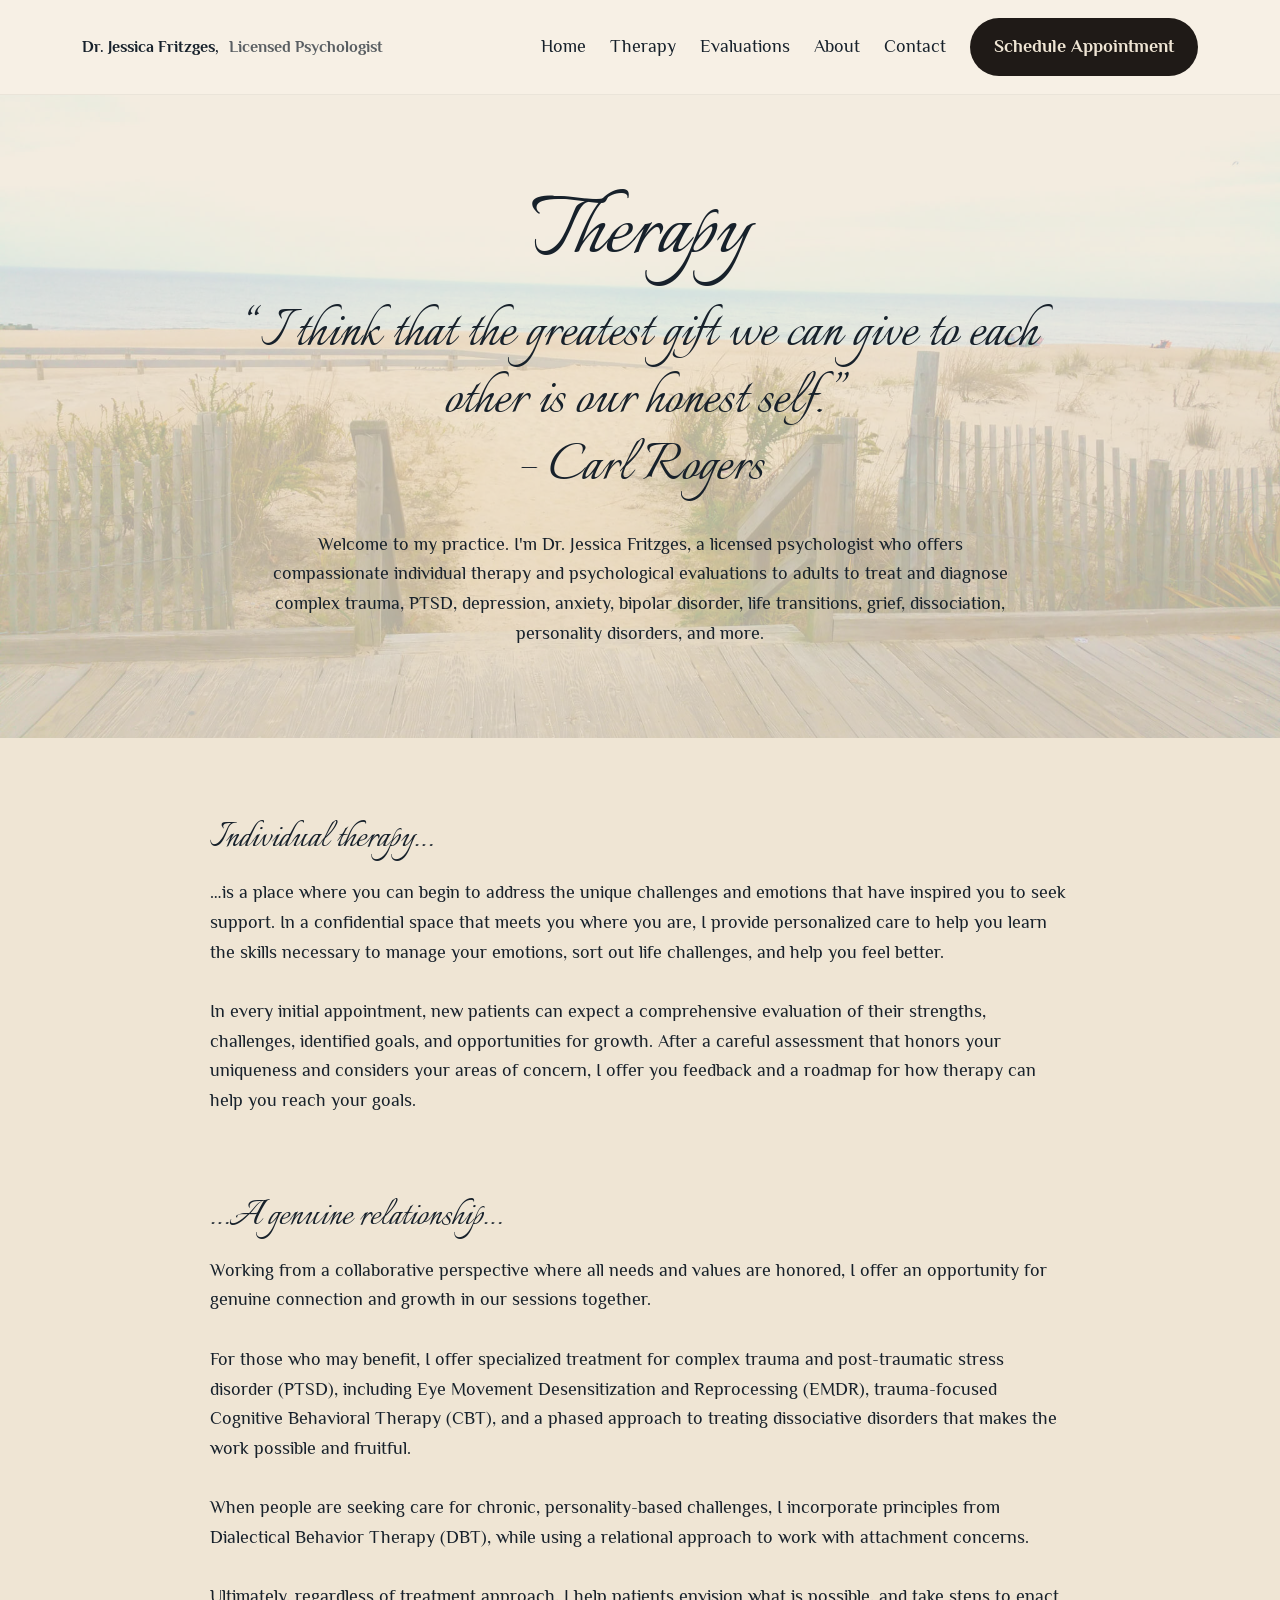
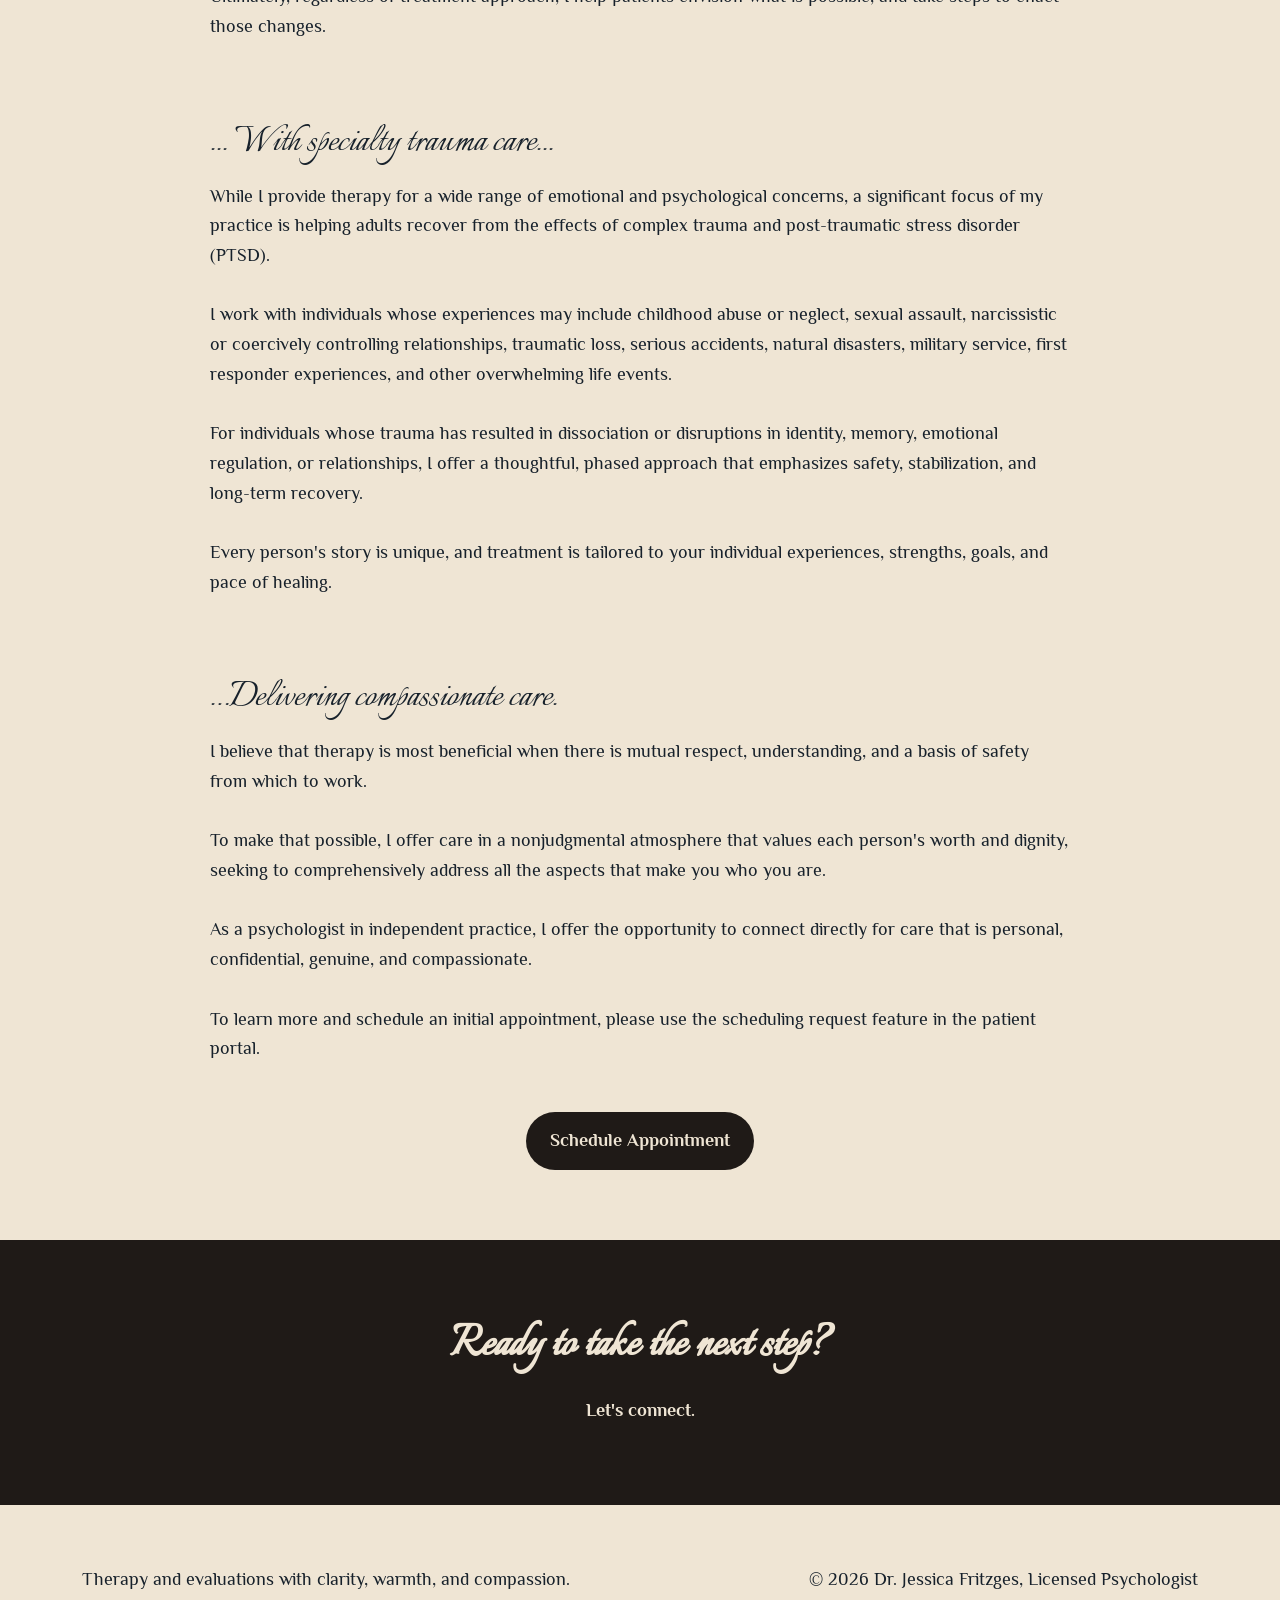
==== commit c5098329: "Update therapy.html paragraph" ====
--- a/therapy.html
+++ b/therapy.html
@@ -6,19 +6,6 @@
     <title>Therapy | Dr. Jessica Fritzges</title>
 
     <link rel="stylesheet" href="./style.css">
-
-    <!-- FIX: consistent spacing across all sections -->
-    <style>
-        .page-section p {
-            line-height: 1.6;
-            margin: 0 0 1rem;
-        }
-
-        .page-section p:last-child {
-            margin-bottom: 0;
-        }
-    </style>
-
 </head>
 
 <body>
@@ -88,7 +75,9 @@
 
     <div class="page-section">
 
-        <h2 class="page-subheading">Individual therapy…</h2>
+        <h2 class="page-subheading">
+            Individual therapy…
+        </h2>
 
         <p>
             …is a place where you can begin to address the unique
@@ -99,6 +88,8 @@
             necessary to manage your emotions, sort out life challenges,
             and help you feel better.
 
+            <br><br>
+
             In every initial appointment,
             new patients can expect a comprehensive evaluation
             of their strengths, challenges, identified goals,
@@ -114,13 +105,17 @@
 
     <div class="page-section">
 
-        <h2 class="page-subheading">…A genuine relationship…</h2>
+        <h2 class="page-subheading">
+            …A genuine relationship…
+        </h2>
 
         <p>
             Working from a collaborative perspective where all
             needs and values are honored,
             I offer an opportunity for genuine connection
             and growth in our sessions together.
+
+            <br><br>
 
             For those who may benefit,
             I offer specialized treatment for complex trauma
@@ -131,11 +126,15 @@
             and a phased approach to treating dissociative disorders
             that makes the work possible and fruitful.
 
+            <br><br>
+
             When people are seeking care for chronic,
             personality-based challenges,
             I incorporate principles from Dialectical Behavior Therapy (DBT),
             while using a relational approach to work with attachment concerns.
 
+            <br><br>
+
             Ultimately, regardless of treatment approach,
             I help patients envision what is possible,
             and take steps to enact those changes.
@@ -145,22 +144,30 @@
 
     <div class="page-section">
 
-        <h2 class="page-subheading">... With specialty trauma care...</h2>
+        <h2 class="page-subheading">
+            ... With specialty trauma care...
+        </h2>
 
         <p>
             While I provide therapy for a wide range of emotional and psychological concerns,
             a significant focus of my practice is helping adults recover from the effects of
             complex trauma and post-traumatic stress disorder (PTSD).
+
+            <br><br>
 
             I work with individuals whose experiences may include childhood abuse or neglect,
             sexual assault, narcissistic or coercively controlling relationships, traumatic loss,
             serious accidents, natural disasters, military service, first responder experiences,
             and other overwhelming life events.
 
+            <br><br>
+
             For individuals whose trauma has resulted in dissociation or disruptions in identity,
             memory, emotional regulation, or relationships, I offer a thoughtful, phased approach
             that emphasizes safety, stabilization, and long-term recovery.
 
+            <br><br>
+
             Every person's story is unique, and treatment is tailored to your individual experiences,
             strengths, goals, and pace of healing.
         </p>
@@ -169,18 +176,24 @@
 
     <div class="page-section">
 
-        <h2 class="page-subheading">…Delivering compassionate care.</h2>
+        <h2 class="page-subheading">
+            …Delivering compassionate care.
+        </h2>
 
         <p>
             I believe that therapy is most beneficial when there is
             mutual respect, understanding,
             and a basis of safety from which to work.
+
+            <br><br>
 
             To make that possible,
             I offer care in a nonjudgmental atmosphere
             that values each person's worth and dignity,
             seeking to comprehensively address
             all the aspects that make you who you are.
+
+            <br><br>
 
             As a psychologist in independent practice,
             I offer the opportunity to connect directly
@@ -189,6 +202,8 @@
             genuine,
             and compassionate.
 
+            <br><br>
+
             To learn more and schedule an initial appointment,
             please use the scheduling request feature
             in the patient portal.
